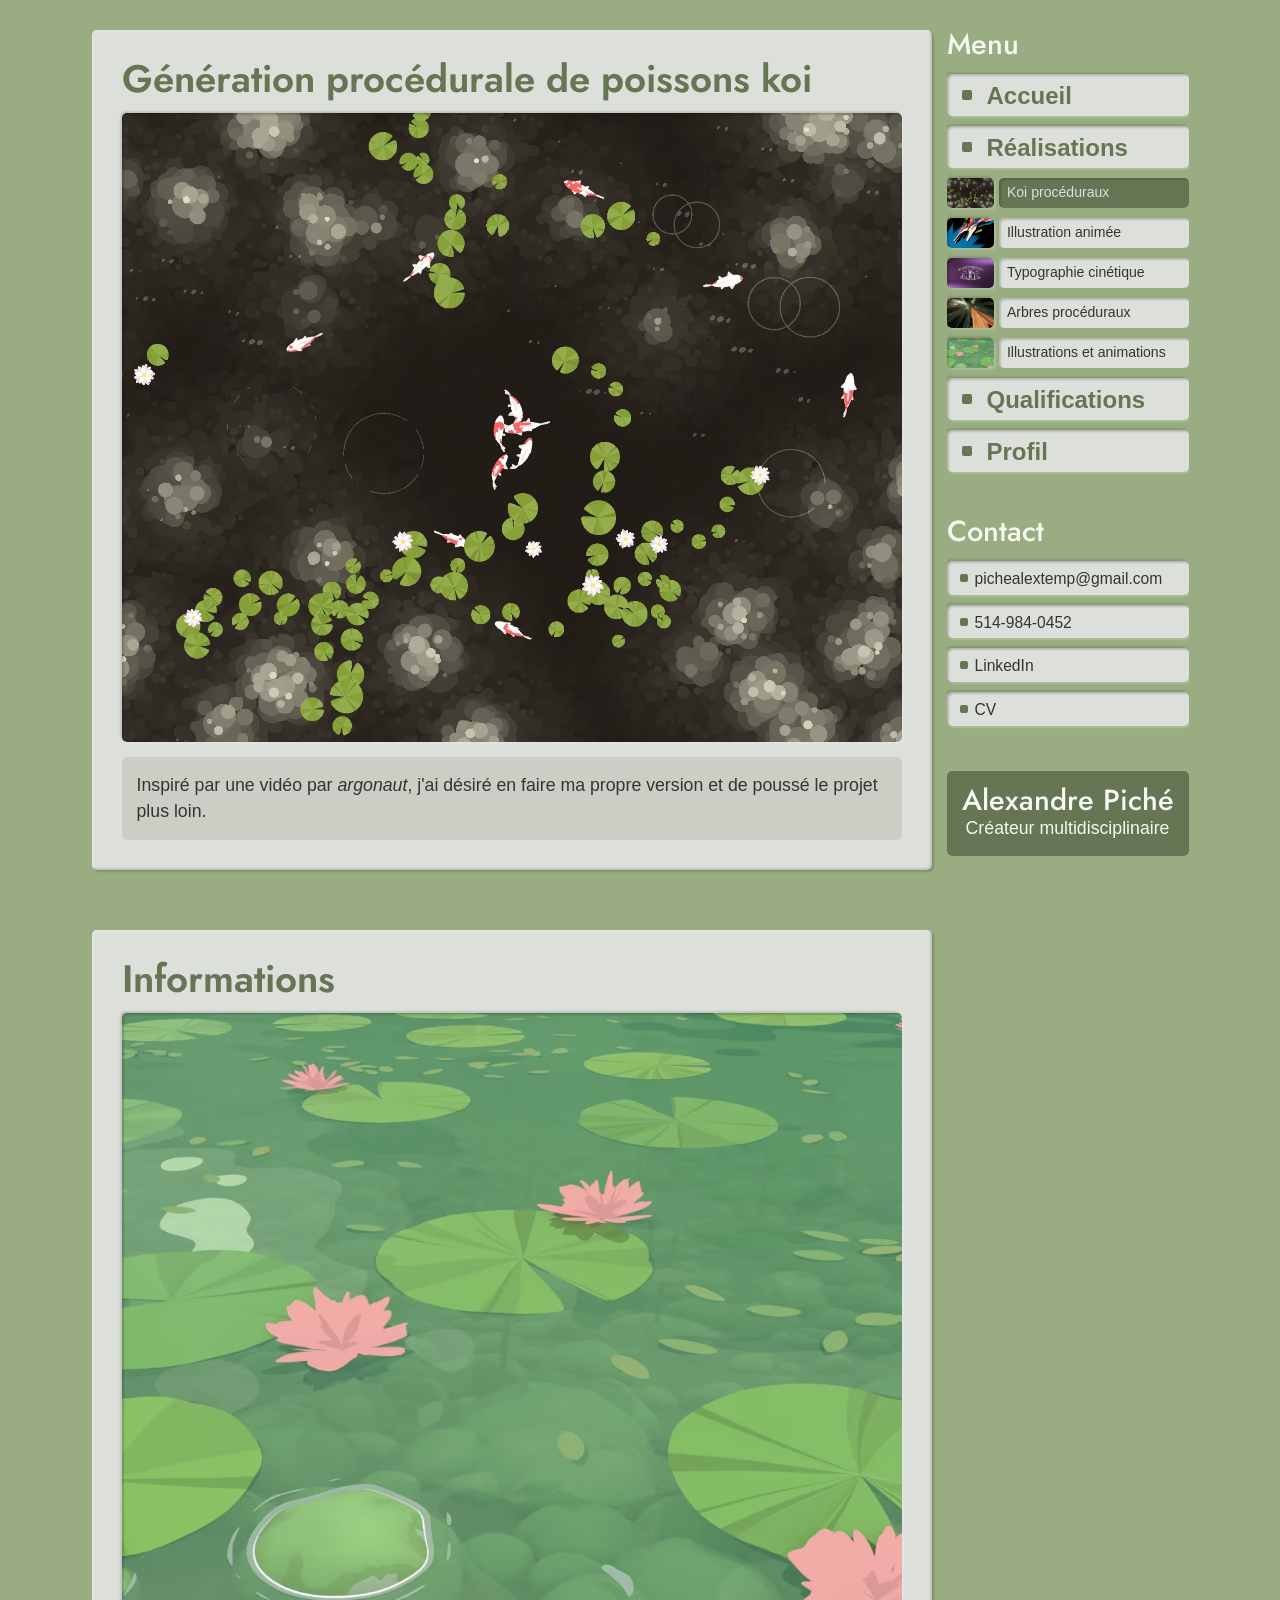
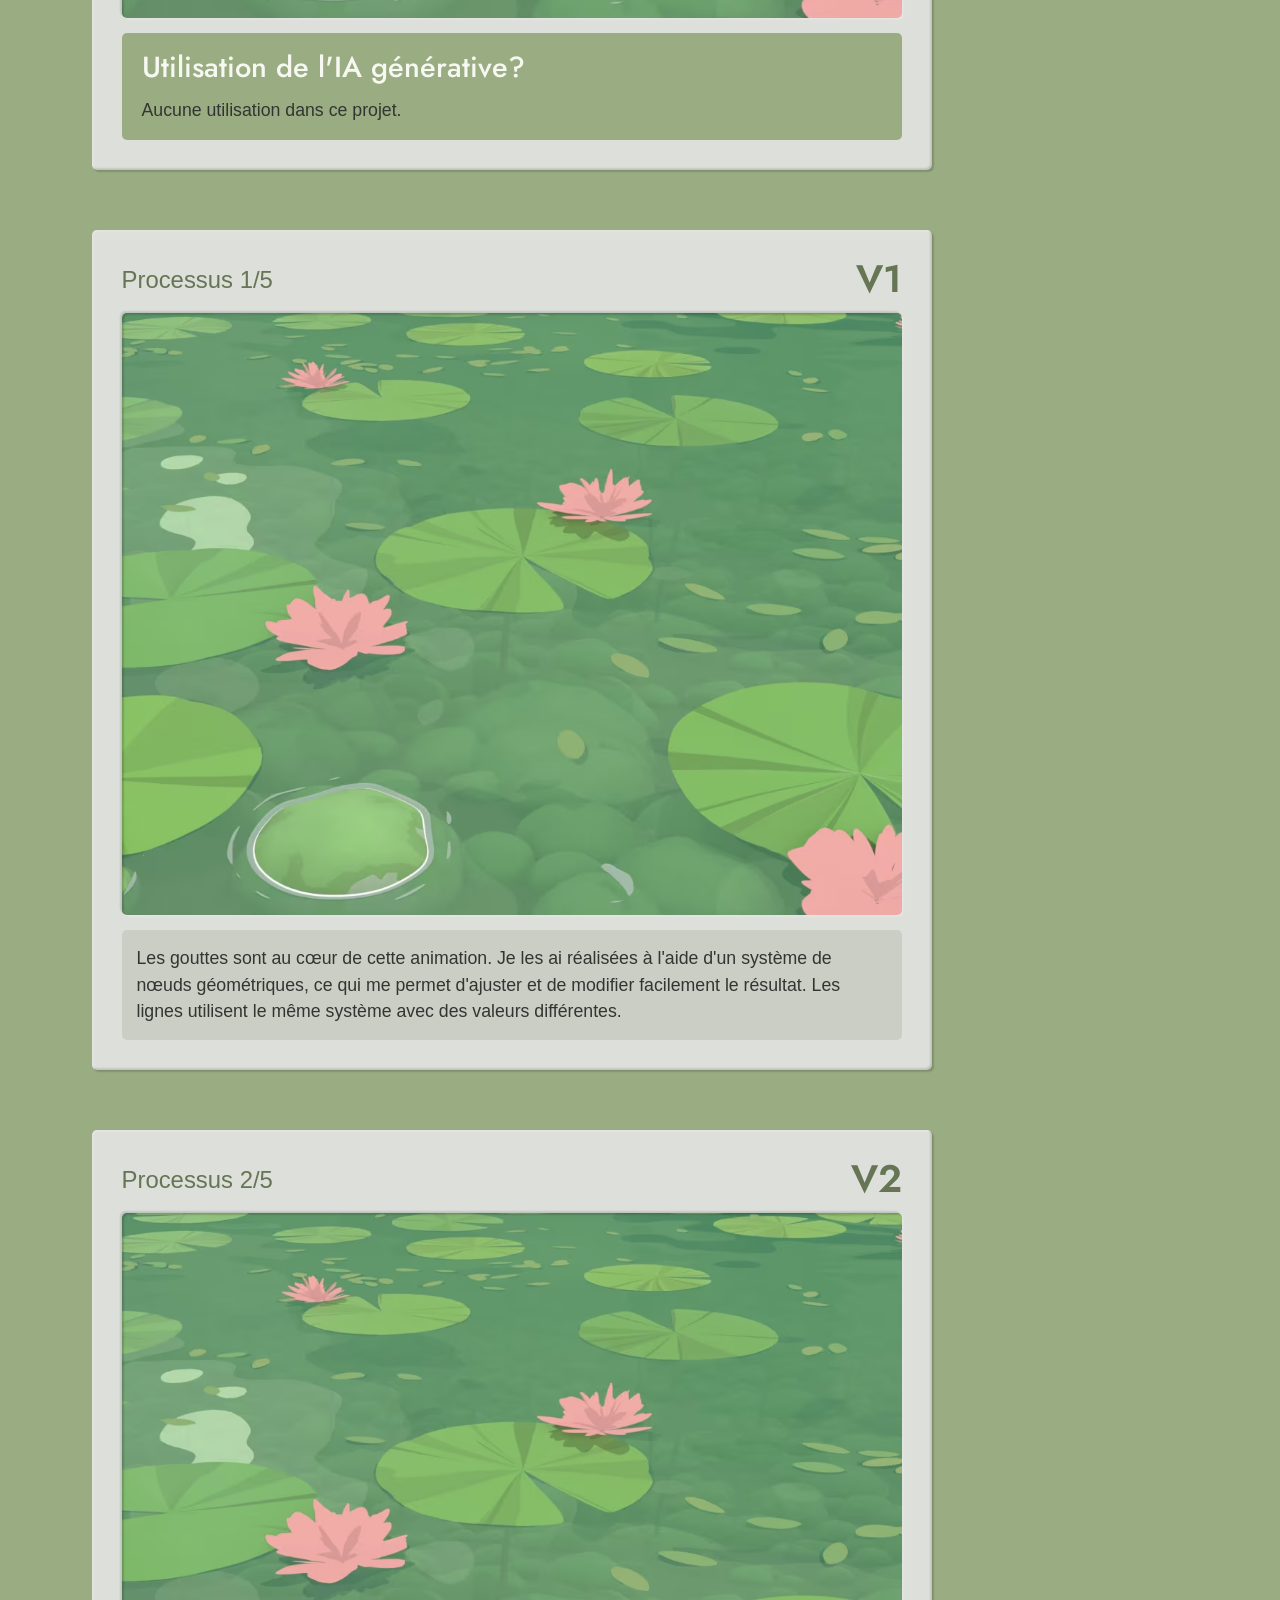
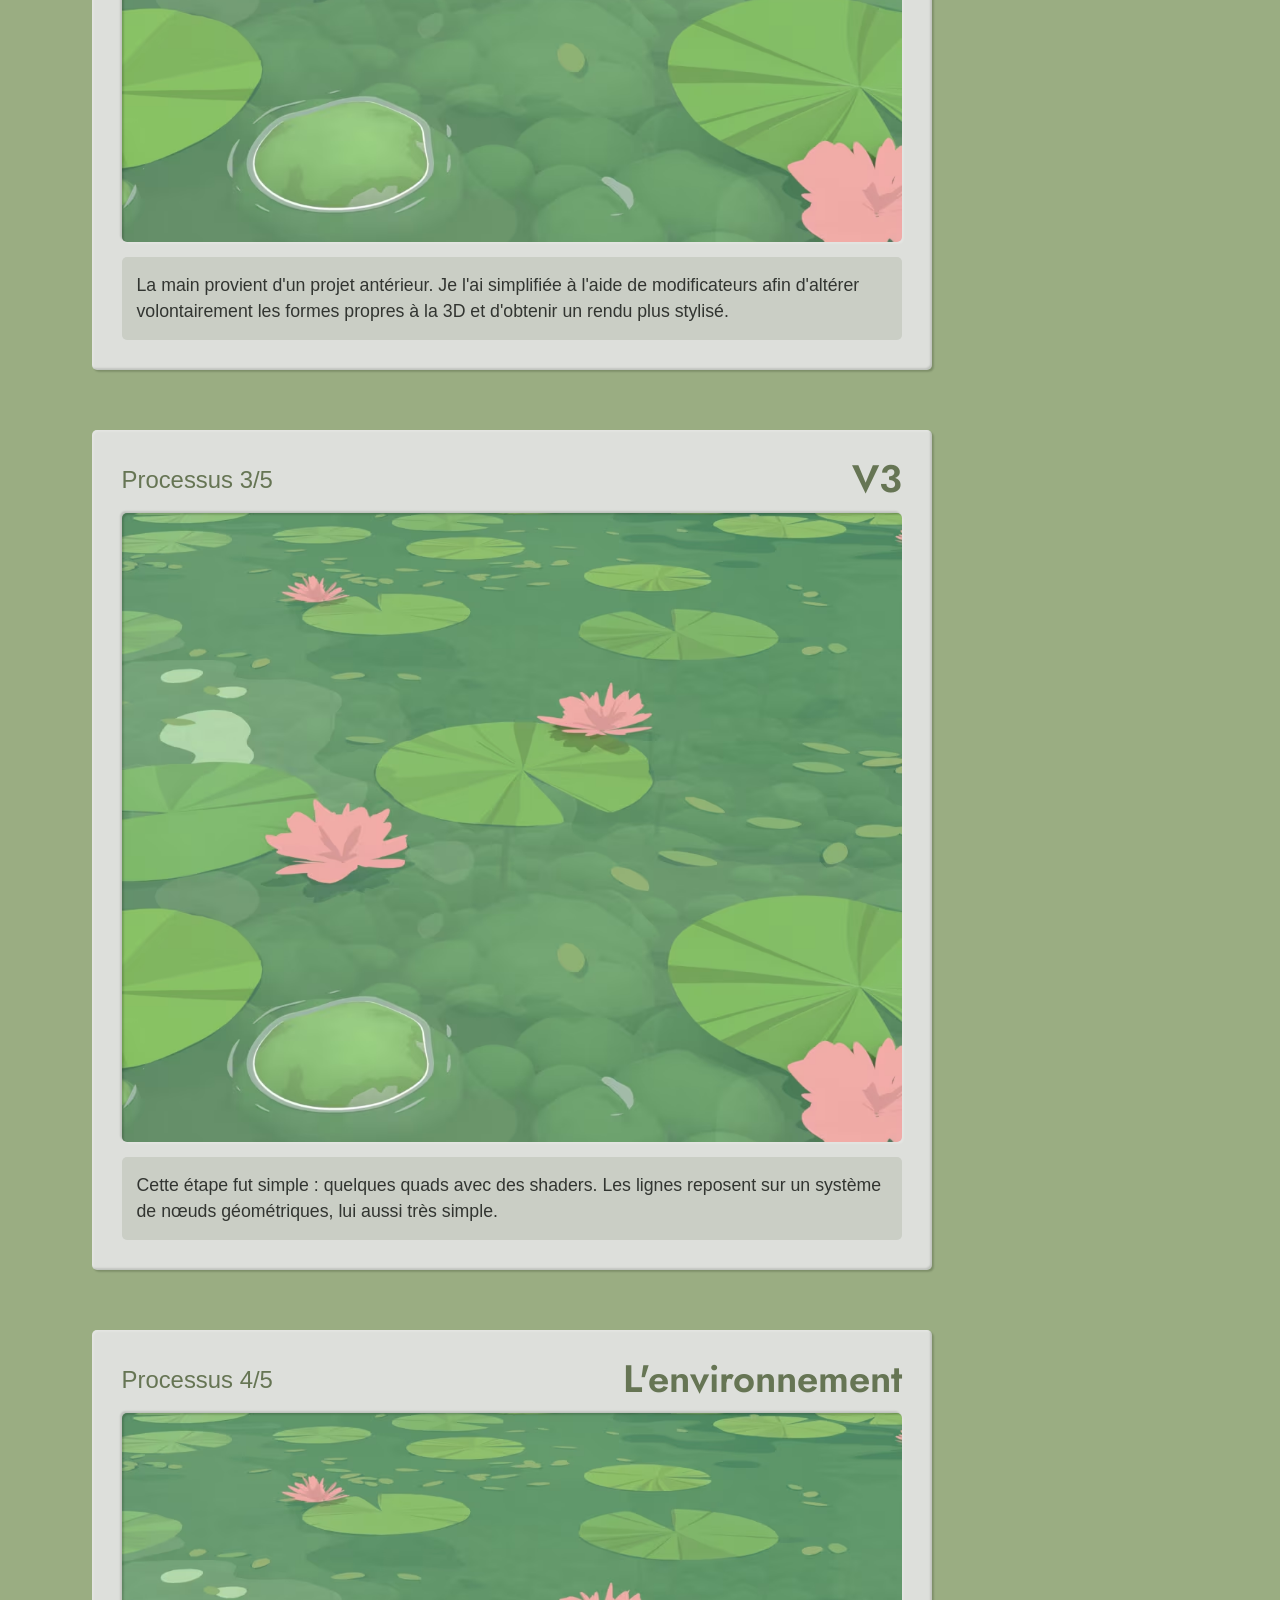
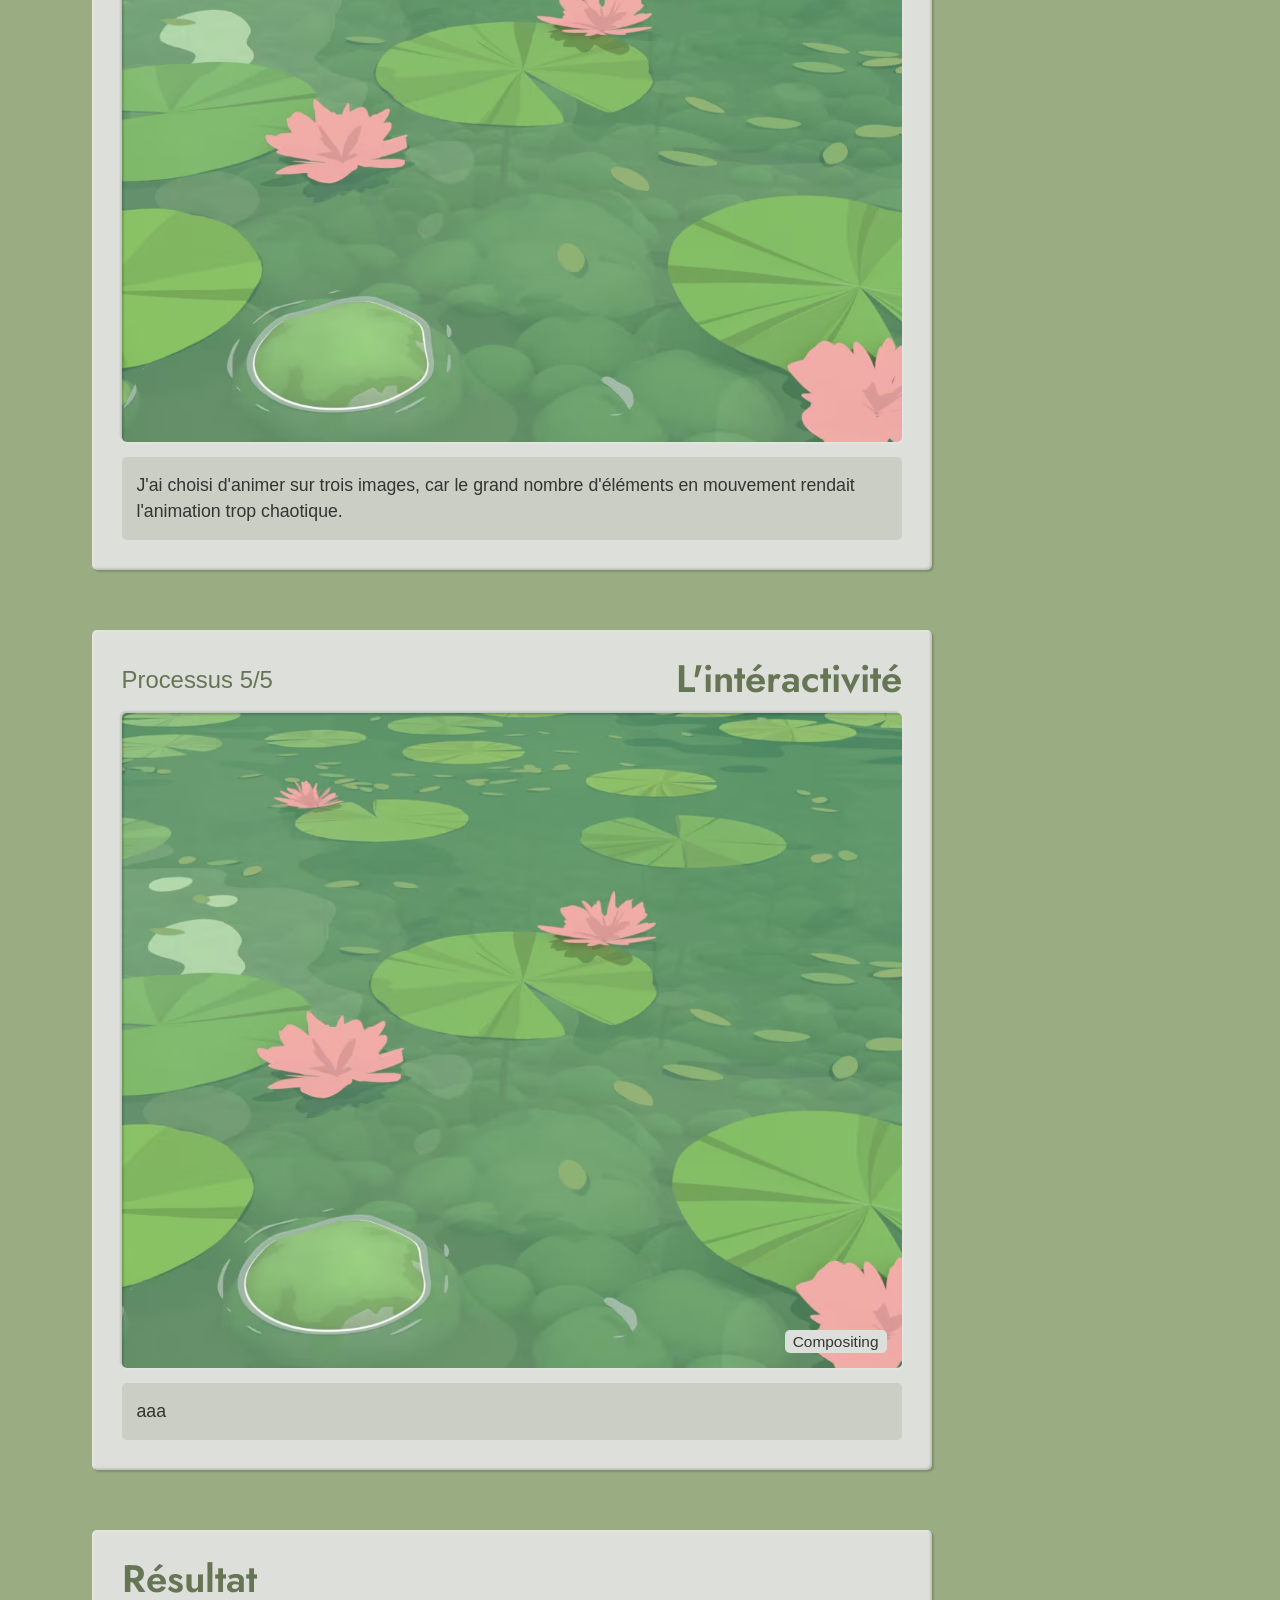
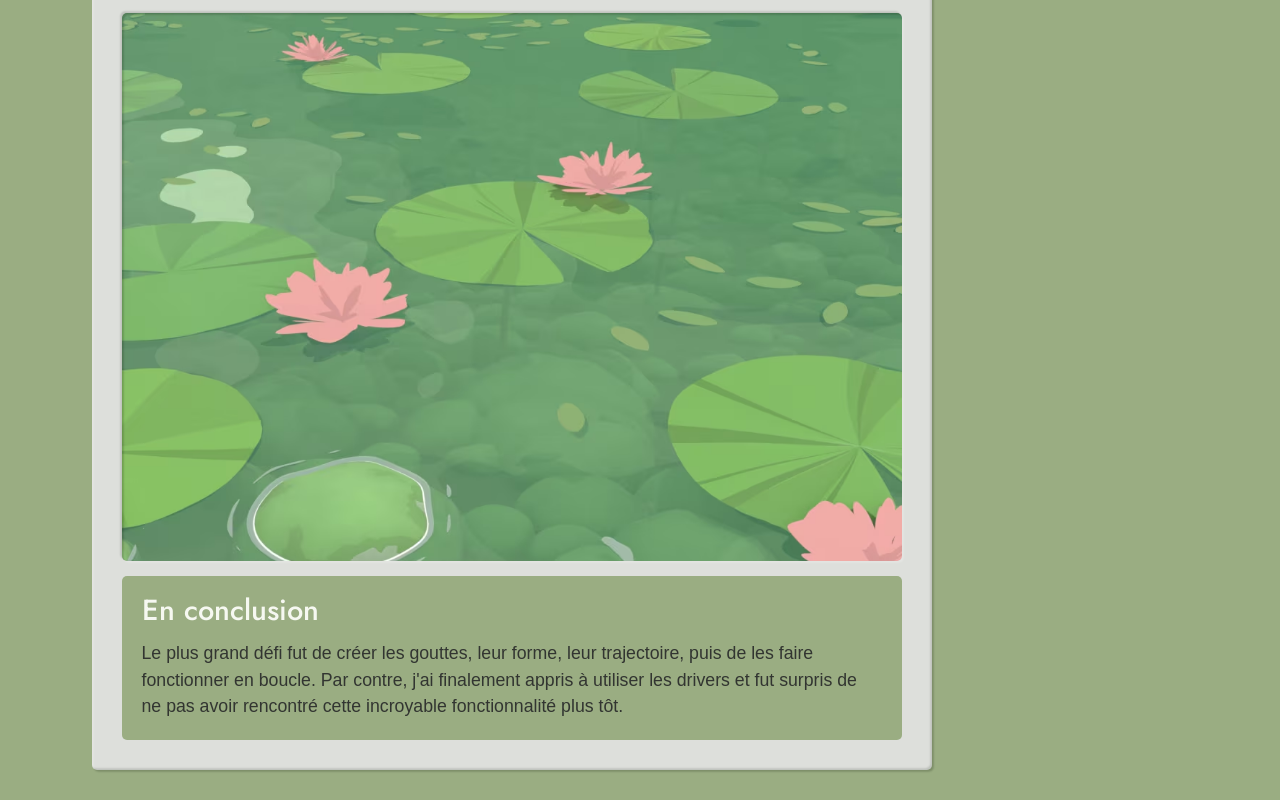
==== 01_koi.html @ 29a08130 "upload files" ====
<!DOCTYPE html>
<html lang="fr">

<head>
    <meta charset="utf-8" />
    <meta name="viewport" content="width=device-width, initial-scale=1.0" />
    <title>Alexandre Piché | Portfolio</title>

    <link rel="stylesheet" href="styles/main.css" />
    <script src="scripts/main.js" defer></script>

</head>

<body>
    <div class="container">
        <header class="header">

            <div class="menu-toggle__container">
                <input type="checkbox" id="menu-toggle" name="menu-toggle" />
                <label for="menu-toggle"></label>
            </div>
            <div class="header__content">


                <nav class="nav__main">
                    <h3>Menu</h3>
                    <ul>
                        <li><a href="../index.html#home" class="button">Accueil</a></li>
                        <li><a href="../index.html#projects" class="button">Réalisations</a></li>
                        <li>
                            <ul class="nav__projects">
                                <li>
                                    <a href="../01_koi.html" title="Génération procédurale de poissons koi">
                                        <div class="img__container debossed"> <img src="../assets/images/koi.avif" alt="Koi"></div>
                                        <p class="debossed">Koi procéduraux</p>
                                    </a>
                                </li>
                                <li>
                                    <a href="../02_hand.html" title="Reproduction et animation d'une illustration">
                                        <div class="img__container debossed"> <img src="../assets/images/hand.avif" alt="Koi"></div>
                                        <p class="debossed">Illustration animée</p>
                                    </a>
                                </li>
                                <li>
                                    <a href="../03_typo.html" title="Typographie cinétique">
                                        <div class="img__container debossed"> <img src="../assets/images/kinetic_typography.avif" alt="Koi">
                                        </div>
                                        <p class="debossed">Typographie cinétique</p>
                                    </a>
                                </li>
                                <li>
                                    <a href="#" title="Génération procédurale d'arbres">
                                        <div class="img__container debossed"> <img src="../assets/images/forest.avif" alt="Koi"></div>
                                        <p class="debossed">Arbres procéduraux</p>
                                    </a>
                                </li>
                                <li>
                                    <a href="#" title="Collection d'illustrations et animations">
                                        <div class="img__container debossed"> <img src="../assets/images/lilypads.avif" alt="Koi"></div>
                                        <p class="debossed">Illustrations et animations</p>
                                    </a>
                                </li>
                            </ul>
                        </li>
                        <li><a href="../index.html#about" class="button">Qualifications</a></li>
                        <li><a href="../index.html#video" class="button">Profil</a></li>
                    </ul>
                </nav>

                <nav class="nav__links">
                    <h3>Contact</h3>
                    <ul>
                        <li><a class="button" href="mailto:pichealextemp@gmail.com">pichealextemp@gmail.com</a></li>
                        <li><a class="button" href="tel:+5149840452">514-984-0452</a></li>
                        <li><a class="button" href="https://www.linkedin.com/in/alexandre-pich%C3%A9-bb35a5306/" target="_blank">LinkedIn</a></li>
                        <li><a class="button" href="#">CV</a></li>
                    </ul>
                </nav>

                <div class="surface-sm">
                    <h3>Alexandre Piché</h3>
                    <!-- <p class="subtitle">Alexandre Piché</p> -->
                    <p>Créateur multidisciplinaire</p>
                </div>

            </div>

        </header>


        <div class="main">



            <section class="square surface embossed flex-column">

                <h2>Génération procédurale de poissons koi</h2>
                <div class="img__container debossed">
                    <img src="./assets/images/koi.avif" alt="Hero">
                </div>

                <div class="surface-sm">
                    <p>Inspiré par une vidéo par <em>argonaut</em>, j'ai désiré en faire ma propre version et de poussé le projet
                        plus loin.</p>
                </div>

            </section>

            <section class="square surface embossed flex-column">

                <h2>Informations</h2>
                <div class="img__container debossed">
                    <img src="./assets/images/lilypads.avif" alt="Hero">
                </div>

                <div class="subdivision">
                    <h3>Utilisation de l'IA générative?</h3>
                    <p>Aucune utilisation dans ce projet.</p>
                </div>

            </section>

            <section class="square surface embossed flex-column">

                <div class="flex-row flex-space-between">
                    <p class="subtitle">Processus 1/5</p>
                    <h2>V1</h2>
                </div>
                <div class="img__container debossed grow">
                    <img src="./assets/images/lilypads.avif" alt="Hero">
                </div>

                <div class="surface-sm">
                    <p>Les gouttes sont au cœur de cette animation. Je les ai réalisées à l'aide d'un système de nœuds géométriques,
                        ce qui me permet d'ajuster et de modifier facilement le résultat. Les lignes utilisent le même système avec
                        des valeurs différentes.</p>
                </div>

            </section>

            <section class="square surface embossed flex-column">

                <div class="flex-row flex-space-between">
                    <p class="subtitle">Processus 2/5</p>
                    <h2>V2</h2>
                </div>
                <div class="img__container debossed grow">
                    <img src="./assets/images/lilypads.avif" alt="Hero">
                </div>

                <div class="surface-sm">
                    <p>La main provient d'un projet antérieur. Je l'ai simplifiée à l'aide de modificateurs afin d'altérer
                        volontairement les formes propres à la 3D et d'obtenir un rendu plus stylisé.</p>
                </div>

            </section>


            <section class="square surface embossed flex-column">

                <div class="flex-row flex-space-between">
                    <p class="subtitle">Processus 3/5</p>
                    <h2>V3</h2>
                </div>
                <div class="img__container debossed grow">
                    <img src="./assets/images/lilypads.avif" alt="Hero">
                </div>

                <div class="surface-sm">
                    <p>Cette étape fut simple : quelques quads avec des shaders. Les lignes reposent sur un système de nœuds
                        géométriques, lui aussi très simple.</p>
                </div>

            </section>

            <section class="square surface embossed flex-column">

                <div class="flex-row flex-space-between">
                    <p class="subtitle">Processus 4/5</p>
                    <h2>L'environnement</h2>
                </div>
                <div class="img__container debossed grow">
                    <img src="./assets/images/lilypads.avif" alt="Hero">
                </div>

                <div class="surface-sm">
                    <p>J'ai choisi d'animer sur trois images, car le grand nombre d'éléments en mouvement rendait l'animation trop
                        chaotique.</p>
                </div>

            </section>


            <section class="square surface embossed flex-column">

                <div class="flex-row flex-space-between">
                    <p class="subtitle">Processus 5/5</p>
                    <h2>L'intéractivité</h2>
                </div>
                <div class="img__container debossed grow">
                    <img src="./assets/images/lilypads.avif" alt="Hero">
                    <p class="legend">Compositing</p>
                </div>

                <div class="surface-sm">
                    <p>aaa</p>
                </div>

            </section>

            <section class="square surface embossed flex-column">

                <h2>Résultat</h2>

                <div class="img__container debossed grow">
                    <img src="./assets/images/lilypads.avif" alt="Hero">
                </div>

                <div class="subdivision">
                    <h3>En conclusion</h3>
                    <p>Le plus grand défi fut de créer les gouttes, leur forme, leur trajectoire, puis de les faire fonctionner en
                        boucle. Par contre, j'ai finalement appris à utiliser les drivers et fut surpris de ne pas avoir rencontré
                        cette incroyable fonctionnalité plus tôt.</p>
                </div>

            </section>

        </div>
    </div>
</body>

</html>
---- styles/main.css ----
@charset "UTF-8";
@import url("https://fonts.googleapis.com/css2?family=Google+Sans+Flex:opsz,wght,GRAD,ROND@6..144,1..1000,100,100&family=Jost:wght@100..900&display=swap");
/* ==========================================================================
   cover / tools
   ========================================================================== */
/* ==========================================================================
   cover / typo
   ========================================================================== */
/* ==========================================================================
   COLORS / SETTINGS
   ========================================================================== */
:root {
  --color-white: #f6f8f1;
  --color-black: #323531;
  --color-primary: #667554;
  --color-dark: #434d37;
  --color-bg: #9aad82;
  --color-bg-2: #cacec5;
  --color-surface: #dddfdb;
  --shadow-str: .2;
  --shadow-str-light: calc(var(--shadow-str) * 0.7);
  --color-shadow: rgba(8, 20, 0, var(--shadow-str));
  --color-shadow-light: rgba(8, 20, 0, var(--shadow-str-light));
  --color-highlight: rgba(255, 255, 255, var(--shadow-str));
  --color-highlight-light: rgba(255, 255, 255, var(--shadow-str-light));
}

::-moz-selection {
  color: var(--color-white);
  background-color: var(--color-dark);
}

::selection {
  color: var(--color-white);
  background-color: var(--color-dark);
}

/* ==========================================================================
   DIMENSIONS / SETTINGS
   ========================================================================== */
:root {
  --spacing-1x: 5px;
  --spacing-1x-5: 8px;
  --spacing-2x: 10px;
  --spacing-3x: 15px;
  --spacing-4x: 20px;
  --spacing-6x: 30px;
  --spacing-9x: 45px;
  --spacing-12x: 60px;
  --padding: var(--spacing-6x);
  --padding-2x: calc(var(--padding) * 2);
  --padding-dynamic: var(--padding);
  --gap: var(--spacing-3x);
}
@media (width < 768px) {
  :root {
    --gap: 10px;
  }
}
@media (width < 450px) {
  :root {
    --gap: 7.5px;
  }
}

/*! normalize.css v8.0.1 | MIT License | github.com/necolas/normalize.css */
/* Document
   ========================================================================== */
/**
 * 1. Correct the line height in all browsers.
 * 2. Prevent adjustments of font size after orientation changes in iOS.
 */
html {
  line-height: 1.15; /* 1 */
  -webkit-text-size-adjust: 100%; /* 2 */
}

/* Sections
   ========================================================================== */
/**
 * Remove the margin in all browsers.
 */
body {
  margin: 0;
}

/**
 * Render the `main` element consistently in IE.
 */
main {
  display: block;
}

/**
 * Correct the font size and margin on `h1` elements within `section` and
 * `article` contexts in Chrome, Firefox, and Safari.
 */
h1 {
  font-size: 2em;
  margin: 0.67em 0;
}

/* Grouping content
   ========================================================================== */
/**
 * 1. Add the correct box sizing in Firefox.
 * 2. Show the overflow in Edge and IE.
 */
hr {
  box-sizing: content-box; /* 1 */
  height: 0; /* 1 */
  overflow: visible; /* 2 */
}

/**
 * 1. Correct the inheritance and scaling of font size in all browsers.
 * 2. Correct the odd `em` font sizing in all browsers.
 */
pre {
  font-family: monospace, monospace; /* 1 */
  font-size: 1em; /* 2 */
}

/* Text-level semantics
   ========================================================================== */
/**
 * Remove the gray background on active links in IE 10.
 */
a {
  background-color: transparent;
}

/**
 * 1. Remove the bottom border in Chrome 57-
 * 2. Add the correct text decoration in Chrome, Edge, IE, Opera, and Safari.
 */
abbr[title] {
  border-bottom: none; /* 1 */
  text-decoration: underline; /* 2 */
  -webkit-text-decoration: underline dotted;
          text-decoration: underline dotted; /* 2 */
}

/**
 * Add the correct font weight in Chrome, Edge, and Safari.
 */
b,
strong {
  font-weight: bolder;
}

/**
 * 1. Correct the inheritance and scaling of font size in all browsers.
 * 2. Correct the odd `em` font sizing in all browsers.
 */
code,
kbd,
samp {
  font-family: monospace, monospace; /* 1 */
  font-size: 1em; /* 2 */
}

/**
 * Add the correct font size in all browsers.
 */
small {
  font-size: 80%;
}

/**
 * Prevent `sub` and `sup` elements from affecting the line height in
 * all browsers.
 */
sub,
sup {
  font-size: 75%;
  line-height: 0;
  position: relative;
  vertical-align: baseline;
}

sub {
  bottom: -0.25em;
}

sup {
  top: -0.5em;
}

/* Embedded content
   ========================================================================== */
/**
 * Remove the border on images inside links in IE 10.
 */
img {
  border-style: none;
}

/* Forms
   ========================================================================== */
/**
 * 1. Change the font styles in all browsers.
 * 2. Remove the margin in Firefox and Safari.
 */
button,
input,
optgroup,
select,
textarea {
  font-family: inherit; /* 1 */
  font-size: 100%; /* 1 */
  line-height: 1.15; /* 1 */
  margin: 0; /* 2 */
}

/**
 * Show the overflow in IE.
 * 1. Show the overflow in Edge.
 */
button,
input { /* 1 */
  overflow: visible;
}

/**
 * Remove the inheritance of text transform in Edge, Firefox, and IE.
 * 1. Remove the inheritance of text transform in Firefox.
 */
button,
select { /* 1 */
  text-transform: none;
}

/**
 * Correct the inability to style clickable types in iOS and Safari.
 */
button,
[type=button],
[type=reset],
[type=submit] {
  -webkit-appearance: button;
}

/**
 * Remove the inner border and padding in Firefox.
 */
button::-moz-focus-inner,
[type=button]::-moz-focus-inner,
[type=reset]::-moz-focus-inner,
[type=submit]::-moz-focus-inner {
  border-style: none;
  padding: 0;
}

/**
 * Restore the focus styles unset by the previous rule.
 */
button:-moz-focusring,
[type=button]:-moz-focusring,
[type=reset]:-moz-focusring,
[type=submit]:-moz-focusring {
  outline: 1px dotted ButtonText;
}

/**
 * Correct the padding in Firefox.
 */
fieldset {
  padding: 0.35em 0.75em 0.625em;
}

/**
 * 1. Correct the text wrapping in Edge and IE.
 * 2. Correct the color inheritance from `fieldset` elements in IE.
 * 3. Remove the padding so developers are not caught out when they zero out
 *    `fieldset` elements in all browsers.
 */
legend {
  box-sizing: border-box; /* 1 */
  color: inherit; /* 2 */
  display: table; /* 1 */
  max-width: 100%; /* 1 */
  padding: 0; /* 3 */
  white-space: normal; /* 1 */
}

/**
 * Add the correct vertical alignment in Chrome, Firefox, and Opera.
 */
progress {
  vertical-align: baseline;
}

/**
 * Remove the default vertical scrollbar in IE 10+.
 */
textarea {
  overflow: auto;
}

/**
 * 1. Add the correct box sizing in IE 10.
 * 2. Remove the padding in IE 10.
 */
[type=checkbox],
[type=radio] {
  box-sizing: border-box; /* 1 */
  padding: 0; /* 2 */
}

/**
 * Correct the cursor style of increment and decrement buttons in Chrome.
 */
[type=number]::-webkit-inner-spin-button,
[type=number]::-webkit-outer-spin-button {
  height: auto;
}

/**
 * 1. Correct the odd appearance in Chrome and Safari.
 * 2. Correct the outline style in Safari.
 */
[type=search] {
  -webkit-appearance: textfield; /* 1 */
  outline-offset: -2px; /* 2 */
}

/**
 * Remove the inner padding in Chrome and Safari on macOS.
 */
[type=search]::-webkit-search-decoration {
  -webkit-appearance: none;
}

/**
 * 1. Correct the inability to style clickable types in iOS and Safari.
 * 2. Change font properties to `inherit` in Safari.
 */
::-webkit-file-upload-button {
  -webkit-appearance: button; /* 1 */
  font: inherit; /* 2 */
}

/* Interactive
   ========================================================================== */
/*
 * Add the correct display in Edge, IE 10+, and Firefox.
 */
details {
  display: block;
}

/*
 * Add the correct display in all browsers.
 */
summary {
  display: list-item;
}

/* Misc
   ========================================================================== */
/**
 * Add the correct display in IE 10+.
 */
template {
  display: none;
}

/**
 * Add the correct display in IE 10.
 */
[hidden] {
  display: none;
}

/* ==========================================================================
   RESET / GENERIC
   ========================================================================== */
html {
  box-sizing: border-box;
}

*,
*:before,
*:after {
  box-sizing: inherit;
}

img {
  max-width: 100%;
}

.tt {
  align-items: center;
  color: var(--color-black);
  display: flex;
  height: 100vh;
  font: 800 75px/1.5 helvetica, sans-serif;
  justify-content: center;
  position: fixed;
  left: 0;
  margin: 0;
  top: 0;
  width: 100vw;
}

html {
  scroll-behavior: smooth;
}

/* ==========================================================================
   BODY / ELEMENT
   Le body permet d'initialiser les propriétés générales de la page.
   Les éléments de la page vont hérités des propriétés inscrite dans body
   ========================================================================== */
body {
  font-family: var(--font-primary);
  font-size: var(--font-size-content);
  color: var(--color-black);
  line-height: 1.6;
  background-color: var(--color-bg);
}

/* ==========================================================================
   HEADINGS / ELEMENT
   ========================================================================== */
:root {
  --font-primary: "Google Sans Flex", sans-serif;
  --font-secondary: 'Jost', sans-serif;
}

h1,
h2,
h3,
h4,
h5,
h6 {
  font-family: var(--font-secondary);
  line-height: 1;
  margin: 0;
}

h1 {
  color: var(--color-primary);
  font-size: clamp(2.19rem, 3.65vw + 1.09rem, 4.38rem);
  font-weight: 800;
  letter-spacing: 6%;
  text-transform: uppercase;
  margin: 0;
  margin-top: var(--spacing-3x);
}

h2 {
  color: var(--color-primary);
  font-size: clamp(1.88rem, 1.04vw + 1.56rem, 2.5rem);
  font-family: var(--font-secondary);
  font-weight: 600;
  letter-spacing: 1%;
}

h3 {
  color: var(--color-white);
  font-size: clamp(1.5rem, 0.63vw + 1.31rem, 1.88rem);
  font-family: var(--font-secondary);
  font-weight: 500;
  letter-spacing: 1%;
  margin-bottom: var(--gap);
}

a,
li,
div,
span,
p {
  margin: 0;
  color: var(--color-black);
  font-size: clamp(1rem, 0.21vw + 0.94rem, 1.13rem);
  letter-spacing: 1%;
  font-weight: 500;
  line-height: 1.5;
}

.subtitle {
  font-size: clamp(1.13rem, 0.73vw + 0.91rem, 1.56rem);
  color: var(--color-primary);
  font-weight: 400;
  letter-spacing: 12%;
  text-transform: capitalize;
}

.project_title {
  font-size: clamp(1rem, 0.83vw + 0.75rem, 1.5rem);
  font-weight: 700;
  color: var(--color-black);
}

.small {
  font-size: clamp(0.88rem, 0.42vw + 0.75rem, 1.13rem);
}

/* ==========================================================================
   LINKS / ELEMENTS
   Style de base de tous les liens et bouton du site
   ========================================================================== */
a {
  font-weight: 600;
  letter-spacing: 5%;
  line-height: 1;
  transition: color 0.1s ease-out, background-color 0.1s ease-out;
}

a::before,
a * {
  transition: color 0.1s ease-out, background-color 0.1s ease-out;
}

.link:hover {
  color: var(--color-primary);
}

.button {
  color: var(--color-primary);
  background-color: var(--color-surface);
  text-decoration: none;
}
.button:hover {
  background-color: var(--color-white);
  color: var(--color-bg);
}
.button:hover::before {
  background-color: var(--color-bg);
}

.button.active {
  background-color: var(--color-primary);
  color: var(--color-surface);
}
.button.active::before {
  background-color: var(--color-surface);
}

/* ==========================================================================
   WRAPPER / ELEMENT
   ========================================================================== */
.wrapper {
  max-width: 1024px;
  width: calc(100% - var(--spacing-md));
  margin: 0 auto;
}

ul {
  padding: 0;
  margin: 0;
  list-style-type: none;
  display: flex;
  flex-direction: column;
  gap: var(--spacing-1x);
}

:not(nav) > ul li {
  --square-size: var(--spacing-1x-5);
  padding-left: calc(var(--square-size) + var(--spacing-2x));
  position: relative;
}
:not(nav) > ul li::before {
  content: "";
  left: 0;
  top: 50%;
  transform: translateY(-50%);
  position: absolute;
  width: var(--square-size);
  height: var(--square-size);
  background-color: var(--color-primary);
  border-radius: 2px;
}
:not(nav) > ul li:has(a)::before {
  display: none;
}

@media (width < 768px) {
  ul {
    gap: 0;
  }
}
.container {
  padding: var(--padding-dynamic);
  min-height: 100vh;
  display: flex;
  justify-content: center;
  gap: var(--spacing-3x);
}

.main {
  min-height: 100vh;
  max-width: calc(100vh - var(--padding-2x));
  display: flex;
  flex-direction: column;
  gap: var(--padding-2x);
}

.square {
  flex-grow: 1;
  height: calc(100vh - var(--padding-2x));
  width: 100%;
  display: flex;
  flex-direction: column;
  scroll-margin-top: var(--padding);
}

.surface {
  padding: var(--spacing-6x);
  background-color: var(--color-surface);
}

.surface-sm {
  padding: var(--spacing-3x);
  background-color: var(--color-bg-2);
}

.subdivision {
  background-color: var(--color-bg);
  padding: var(--spacing-4x);
  min-height: 0;
}

.visit {
  font-size: clamp(1rem, 0.42vw + 0.88rem, 1.25rem);
  font-weight: 600;
  color: var(--color-black);
  background-color: var(--color-surface);
  padding: var(--spacing-1x) var(--spacing-2x);
  aspect-ratio: 1;
  width: -moz-fit-content;
  width: fit-content;
  position: absolute !important;
  bottom: var(--spacing-3x);
  right: var(--spacing-3x);
  line-height: 1;
}

@media (width < 768px) {
  .container {
    --padding-dynamic: 0;
  }
  .square {
    height: 100vh;
    scroll-margin-top: initial;
  }
  .subdivision {
    padding: var(--spacing-3x);
  }
}
.flex-column {
  display: flex;
  flex-direction: column;
  gap: var(--gap);
  min-height: 0;
}

.flex-row {
  display: flex;
  flex-direction: row;
  gap: var(--gap);
  min-width: 0;
}

.grow {
  flex: 1;
  min-height: 0;
}

.flex-space-between {
  justify-content: space-between;
  align-items: end;
}

@media (width < 768px) {
  .sm-column {
    flex-direction: column;
  }
  .sm-row {
    flex-direction: row;
  }
}
header {
  order: 1;
}

.header__content {
  background-color: var(--color-bg);
  top: var(--spacing-6x);
  position: sticky;
  display: flex;
  flex-direction: column;
  gap: var(--spacing-9x);
  overflow-y: scroll;
}

.nav__links,
.nav__main {
  --square-size: var(--spacing-2x);
}
.nav__links ul,
.nav__main ul {
  pointer-events: initial;
  gap: var(--spacing-2x);
}
.nav__links a::before,
.nav__main a::before {
  content: "";
  top: 50%;
  left: var(--spacing-3x);
  transform: translateY(-50%);
  position: absolute;
  display: inline-block;
  width: var(--square-size);
  height: var(--square-size);
  background-color: var(--color-primary);
  border-radius: 2px;
}
.nav__links a,
.nav__main a {
  display: block;
  padding: var(--spacing-2x) var(--spacing-3x) var(--spacing-1x-5) calc(var(--square-size) + var(--spacing-6x));
  font-size: 1.5rem;
  text-wrap: nowrap;
}
.nav__links a.current,
.nav__main a.current {
  color: var(--color-bg);
  background-color: var(--color-primary);
}
.nav__links a.current::before,
.nav__main a.current::before {
  background-color: var(--color-bg);
}
.nav__links a.current::after,
.nav__main a.current::after {
  display: none;
}

.nav__links a {
  color: var(--color-black);
  font-size: clamp(0.88rem, 0.21vw + 0.81rem, 1rem);
  font-weight: 500;
  --square-size: var(--spacing-1x-5);
  padding-left: calc(var(--square-size) + var(--spacing-4x));
}
.nav__links a:hover {
  color: var(--color-primary);
}
.nav__links a::before {
  left: calc(var(--square-size) + var(--spacing-1x));
  background-color: var(--color-primary);
}

.header .surface-sm {
  background-color: var(--color-primary);
  text-align: center;
}
.header .surface-sm h3 {
  margin-bottom: 0;
}
.header .surface-sm p {
  color: var(--color-white);
  font-weight: 100;
  letter-spacing: 6%;
}

.menu-toggle__container {
  display: none;
  position: fixed;
  top: var(--spacing-6x);
  right: var(--spacing-6x);
  z-index: 20;
}
.menu-toggle__container input {
  position: absolute;
  z-index: -1;
  opacity: 0;
}
.menu-toggle__container input:focus-visible + label::after {
  outline: 2px solid var(--color-white);
  outline-offset: 4px;
}
.menu-toggle__container label::after {
  content: "Menu";
  background-color: var(--color-primary);
  color: var(--color-white);
  border-radius: var(--border-radius);
  box-shadow: var(--embossed);
  padding: 0 var(--spacing-2x);
  font-size: clamp(1rem, 0.42vw + 0.88rem, 1.25rem);
}
.menu-toggle__container label:hover::after {
  cursor: pointer;
  background-color: var(--color-white);
  color: var(--color-bg);
}
.menu-toggle__container input:checked + label::after {
  content: "Fermer";
  box-shadow: var(--debossed);
}

@media (width < 1024px) {
  .container {
    gap: 0;
  }
  .header__content {
    position: fixed;
    height: 100%;
    top: 0;
    right: 0;
    z-index: 10;
    padding: var(--padding);
    box-shadow: 0 0 var(--spacing-9x) 0 var(--color-shadow), var(--embossed);
  }
  .menu-toggle__container {
    display: block;
  }
  header:has(.menu-toggle__container input:not(:checked)) .header__content {
    display: none;
  }
}
@media (width < 350px) {
  .header__content {
    width: 100%;
  }
}
li:has(> .nav__projects) {
  contain: inline-size;
}

.nav__projects li {
  padding: 0;
}
.nav__projects .img__container {
  aspect-ratio: 16/9;
  height: 100%;
  width: 100%;
  min-height: 0;
  min-width: 0;
}
.nav__projects a {
  display: grid;
  grid-template-columns: 1fr 4fr;
  gap: var(--spacing-1x);
  align-items: center;
  padding: 0;
  text-decoration: none;
  height: var(--spacing-6x);
}
.nav__projects a::before {
  display: none;
}
.nav__projects p {
  display: flex;
  align-items: center;
  overflow: hidden;
  font-size: 0.88rem;
  background-color: var(--color-surface);
  border-radius: var(--border-radius);
  width: 100%;
  height: 100%;
  padding: var(--spacing-1x-5);
}
.nav__projects p:hover {
  background-color: var(--color-white);
  color: var(--color-bg);
}
.nav__projects a.active p {
  background-color: var(--color-primary);
  color: var(--color-surface);
}

.img__container {
  flex-grow: 1;
  min-height: 0;
  min-width: 0;
  display: flex;
}
.img__container p.surface {
  position: absolute;
  top: var(--spacing-6x);
  right: var(--spacing-6x);
  padding: var(--spacing-2x) var(--spacing-3x);
  width: -moz-fit-content;
  width: fit-content;
  max-width: 50%;
}
.img__container p.surface.bottom-right {
  top: initial;
  right: var(--spacing-6x);
  bottom: var(--spacing-6x);
}
.img__container p.legend {
  position: absolute;
  width: -moz-fit-content;
  width: fit-content;
  max-width: calc(100% - var(--spacing-6x));
  font-size: clamp(0.75rem, 0.42vw + 0.63rem, 1rem);
  bottom: var(--spacing-3x);
  right: var(--spacing-3x);
  padding: 0 var(--spacing-1x-5);
  background-color: var(--color-surface);
  border-radius: var(--border-radius);
}

@media (width < 768px) {
  .img__container p.surface {
    max-width: calc(100% - var(--spacing-6x) * 2);
  }
}
img {
  display: block;
  width: 100%;
  height: 100%;
  -o-object-fit: cover;
     object-fit: cover;
}

.software__container {
  display: flex;
  gap: var(--gap);
}
.software__container div {
  flex-grow: 1;
  aspect-ratio: 1;
  background-color: var(--color-bg-2);
  display: flex;
  justify-content: center;
  align-items: center;
  padding: var(--spacing-2x);
}

.about img {
  -o-object-position: 30% 10%;
     object-position: 30% 10%;
}

@media (width < 768px) {
  .software__container div {
    padding: var(--spacing-1x);
  }
}
.projects a {
  text-decoration: none;
}
.projects .subdivision {
  padding: var(--spacing-3x);
  background-color: var(--color-bg-2);
  gap: var(--spacing-1x);
}

.project {
  display: grid;
  grid-template-columns: 1.5fr 3fr;
  gap: var(--gap);
  min-width: 0;
  min-height: 0;
  background-color: transparent;
}
.project .img__container img {
  aspect-ratio: 16/9;
}
.project:hover * {
  color: var(--color-primary);
}
.project:hover .visit {
  background-color: var(--color-white);
}

.tags {
  display: flex;
  gap: var(--spacing-2x);
  flex-wrap: wrap;
}
.tags span {
  font-weight: 400;
  color: var(--color-black);
  padding: 0 var(--spacing-1x-5);
  background-color: var(--color-surface);
  border-radius: var(--border-radius);
  font-size: clamp(0.88rem, 0.21vw + 0.81rem, 1rem);
}

@media (width < 768px) {
  .tags span {
    display: none;
  }
  .project_title {
    font-weight: 600;
  }
  .project {
    grid-template-columns: 1fr 1fr;
  }
  .subdivision {
    gap: 0;
  }
}
.hide {
  position: absolute;
  opacity: 0;
}

section.contact {
  gap: var(--spacing-9x);
}

.contact > div {
  width: 100%;
  display: flex;
  flex-direction: column;
  padding: var(--spacing-9x);
  background-color: var(--color-surface);
}
.contact > div:first-of-type {
  flex-grow: 1;
}

:root {
  --border-radius: var(--spacing-1x);
  --aaa: 1.75px;
  --bbb: calc(-1 * var(--aaa));
  --daa: calc(1.5 * var(--aaa));
  --dbb: calc(-1.5 * var(--aaa));
  --embossed:
      inset var(--bbb) var(--bbb) var(--aaa) 0 var(--color-shadow-light),
      inset var(--aaa) var(--aaa) var(--aaa) 0 var(--color-highlight),
      var(--aaa) var(--aaa) var(--aaa) 0 var(--color-shadow),
      var(--bbb) var(--bbb) var(--aaa) 0 transparent,
      var(--aaa) var(--aaa) var(--aaa) 0 transparent,
      inset var(--aaa) var(--aaa) var(--aaa) 0 transparent;
  --debossed:
      inset var(--bbb) var(--bbb) var(--aaa) 0 transparent,
      inset var(--aaa) var(--aaa) var(--aaa) 0 transparent,
      var(--aaa) var(--aaa) var(--aaa) 0 transparent,
      var(--bbb) var(--bbb) var(--aaa) 0 var(--color-shadow-light),
      var(--aaa) var(--aaa) var(--aaa) 0 var(--color-highlight),
      inset var(--aaa) var(--aaa) var(--aaa) 0 var(--color-shadow);
  --debossed-sharp:
      inset var(--dbb) var(--dbb) var(--daa) 0 var(--color-highlight),
      inset var(--daa) var(--daa) var(--daa) 0 transparent,
      var(--aaa) var(--aaa) var(--aaa) 0 transparent,
      var(--bbb) var(--bbb) var(--aaa) 0 transparent,
      var(--aaa) var(--aaa) var(--aaa) 0 transparent,
      inset var(--daa) var(--daa) var(--daa) 0 var(--color-shadow);
}

.subdivision,
a,
a::after,
.surface,
li,
.img__container::after,
.img__container > img,
div,
section {
  border-radius: var(--border-radius);
}

*::after {
  transition: box-shadow 0.1s ease-out;
}

.button:hover::after {
  box-shadow: var(--embossed);
}

.embossed::after {
  box-shadow: var(--embossed);
}

.button::after,
.debossed::after {
  box-shadow: var(--debossed);
}

a:hover .debossed::after,
.button:hover .debossed::after {
  box-shadow: var(--embossed);
}

a:hover .embossed::after,
.button:hover .embossed::after {
  box-shadow: var(--debossed);
}

.button,
.embossed,
.debossed,
.img__container {
  position: relative;
}
.button::after,
.embossed::after,
.debossed::after,
.img__container::after {
  content: "";
  position: absolute;
  inset: 0;
  pointer-events: none;
  border-radius: var(--border-radius);
}
/*# sourceMappingURL=main.css.map */
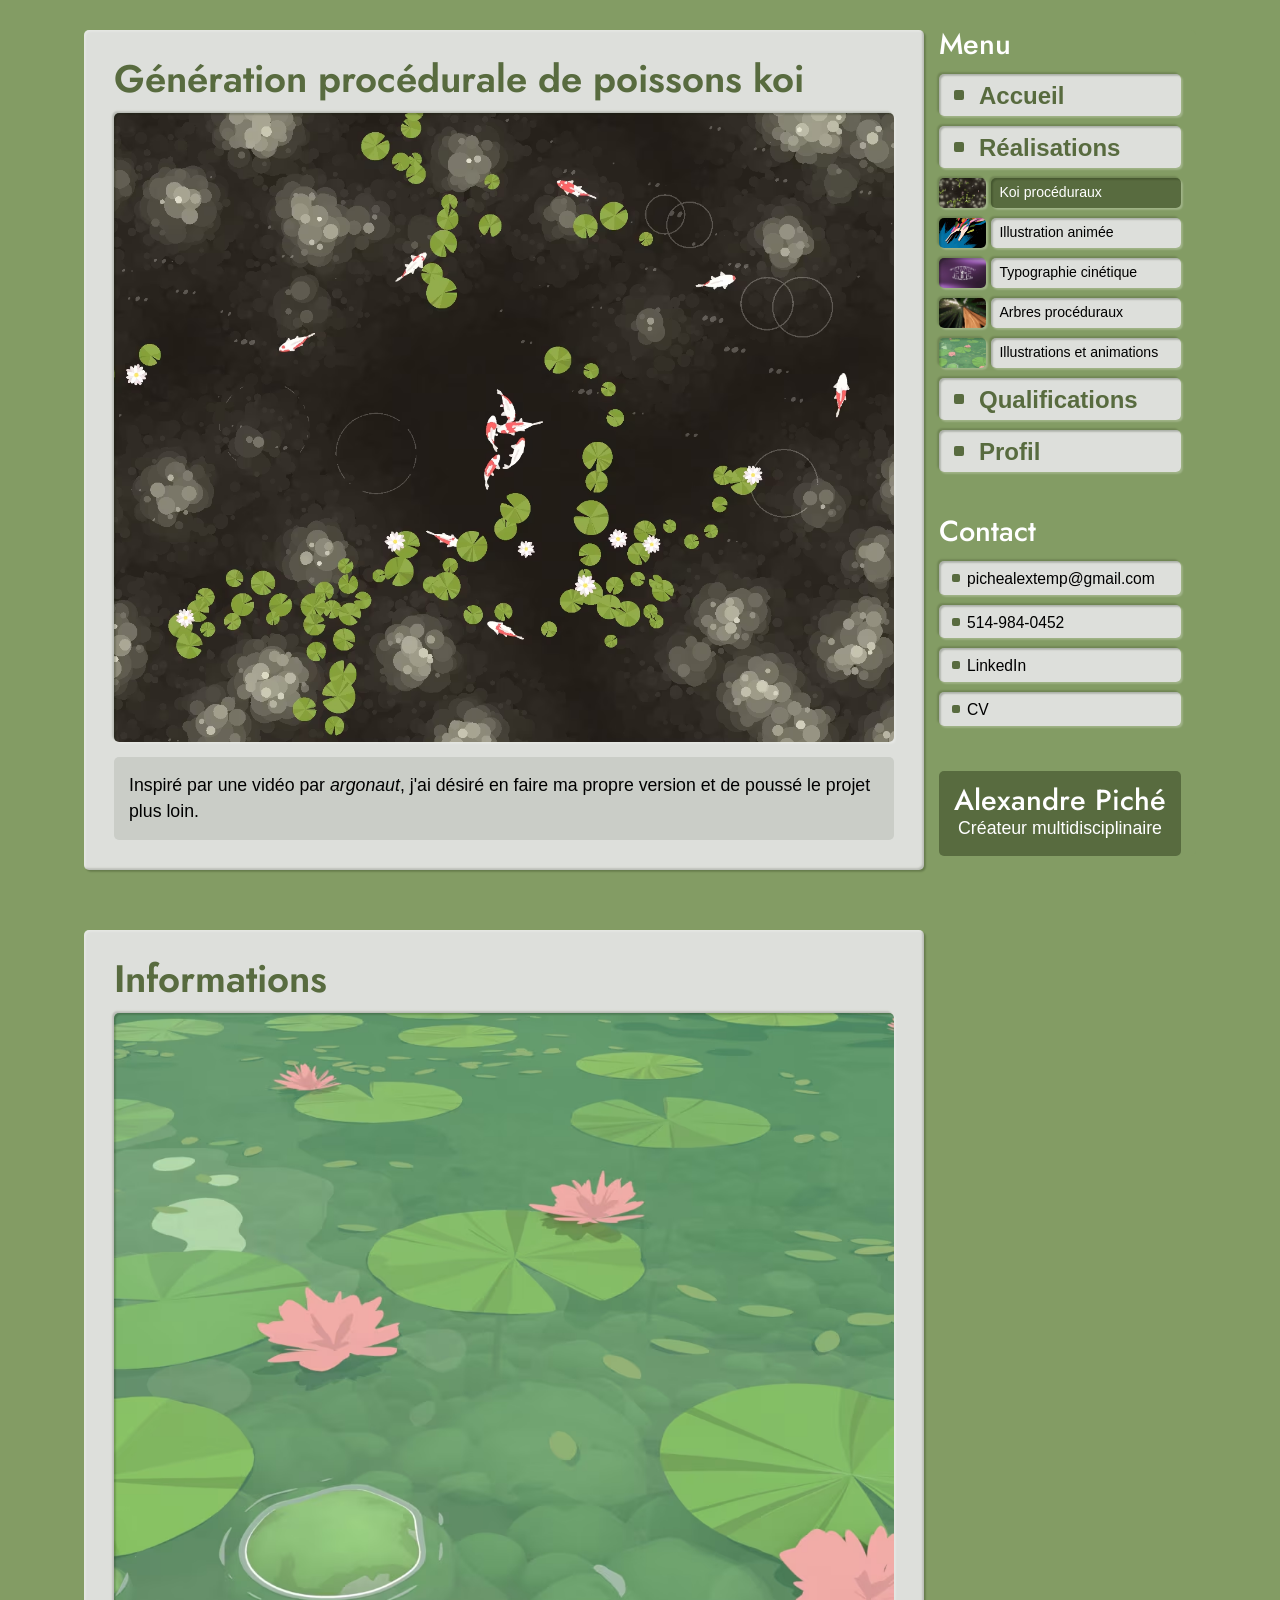
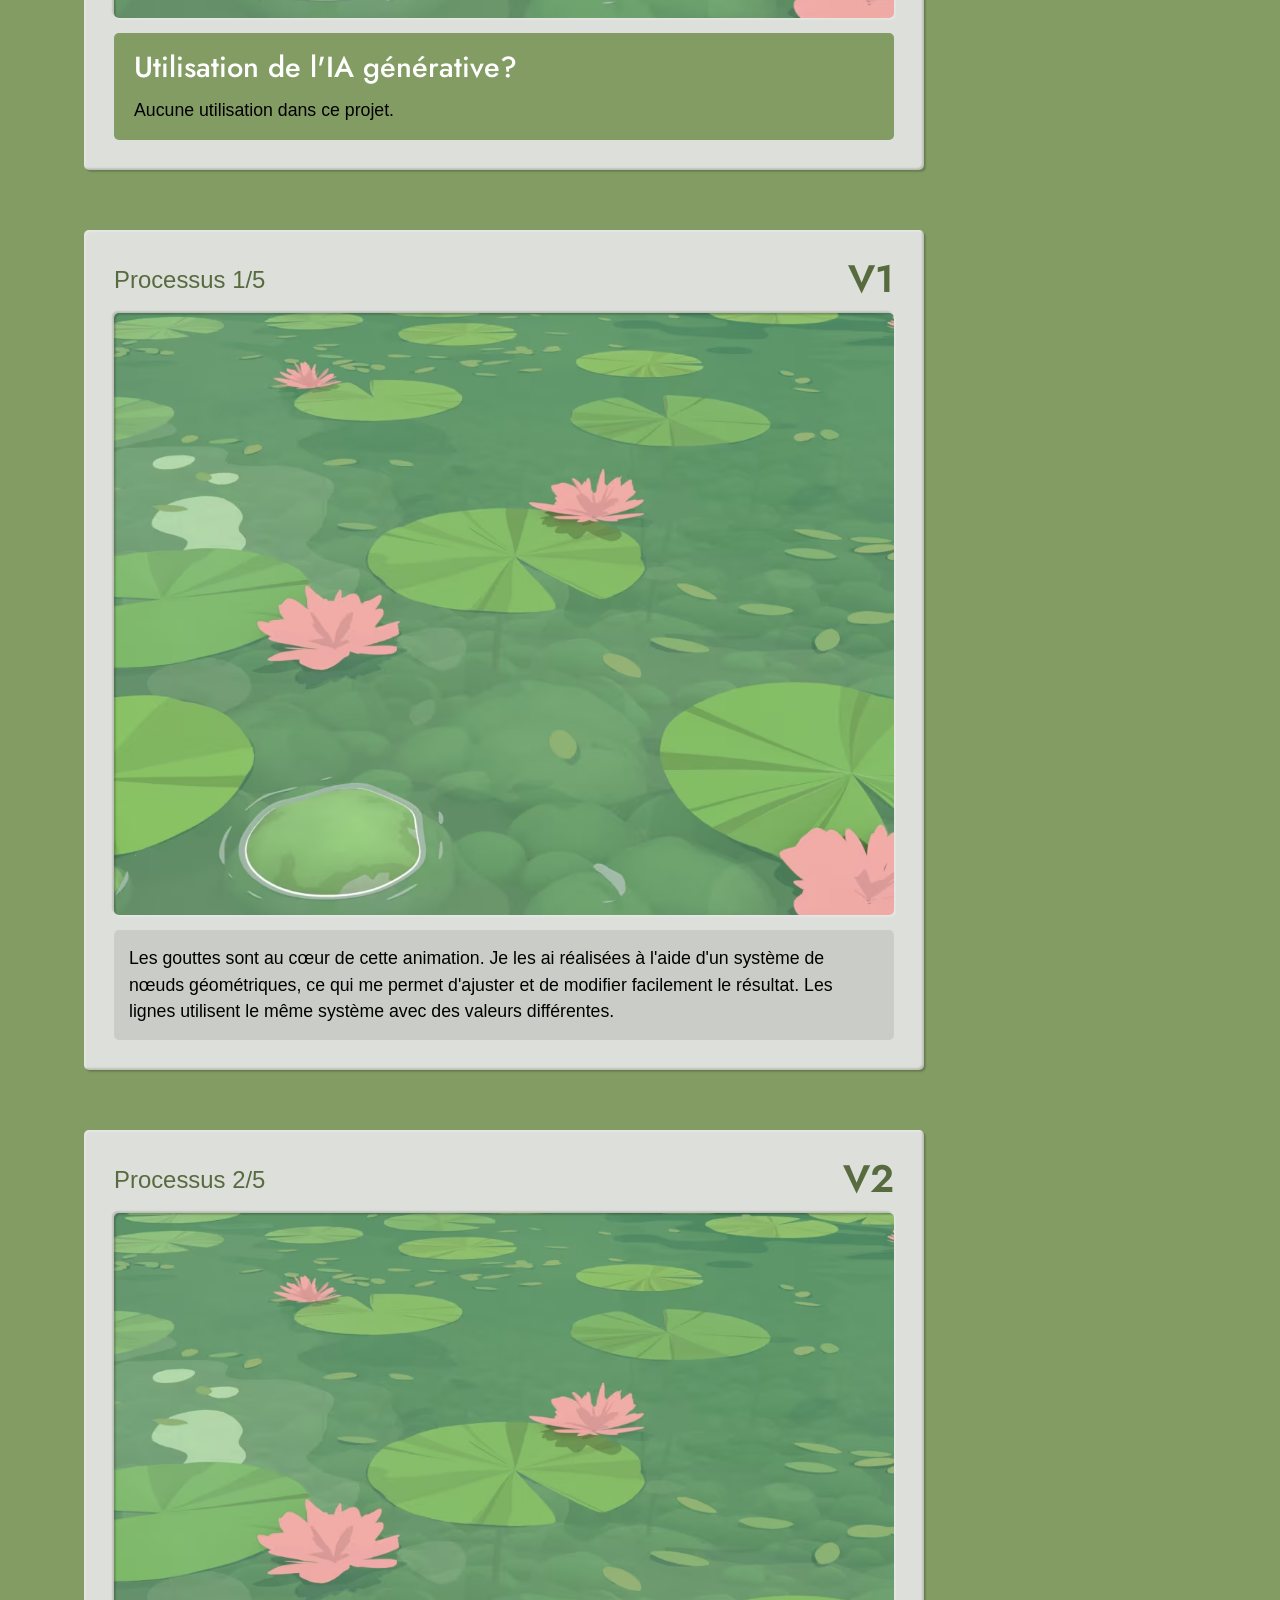
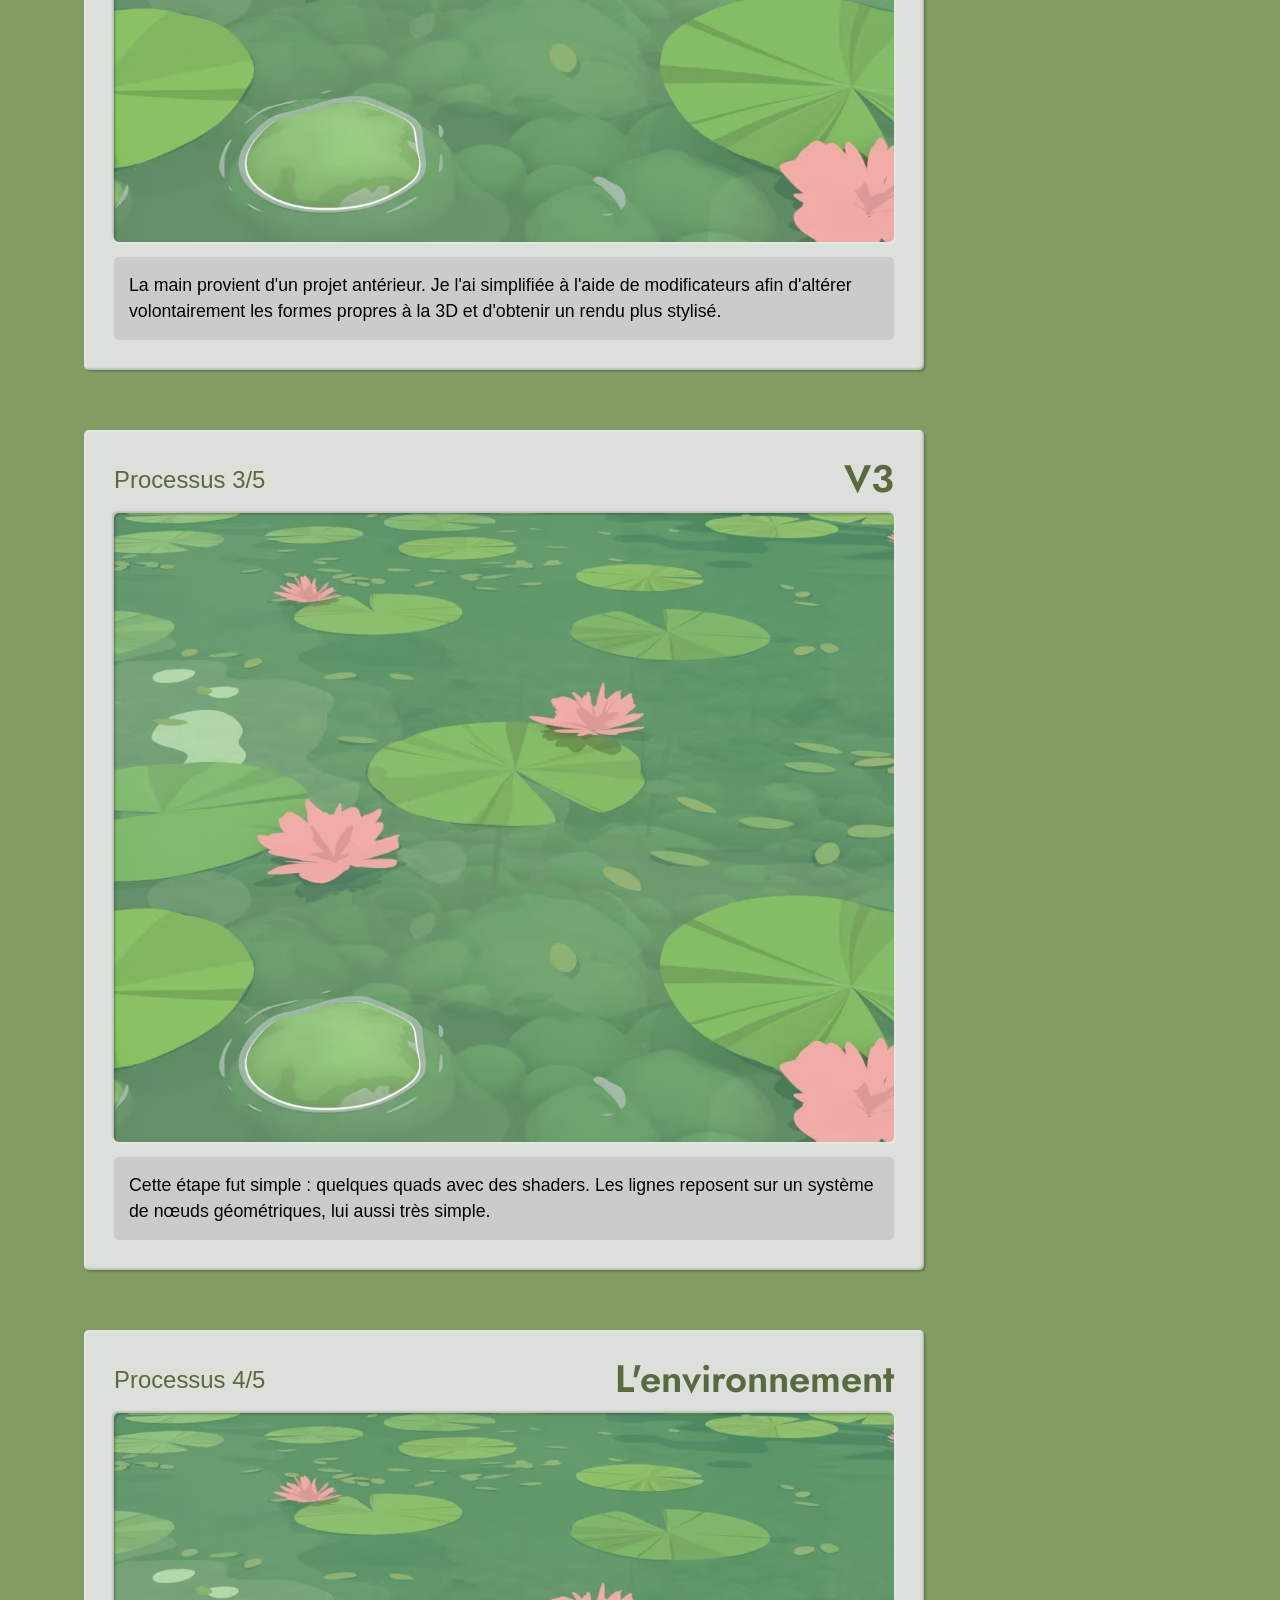
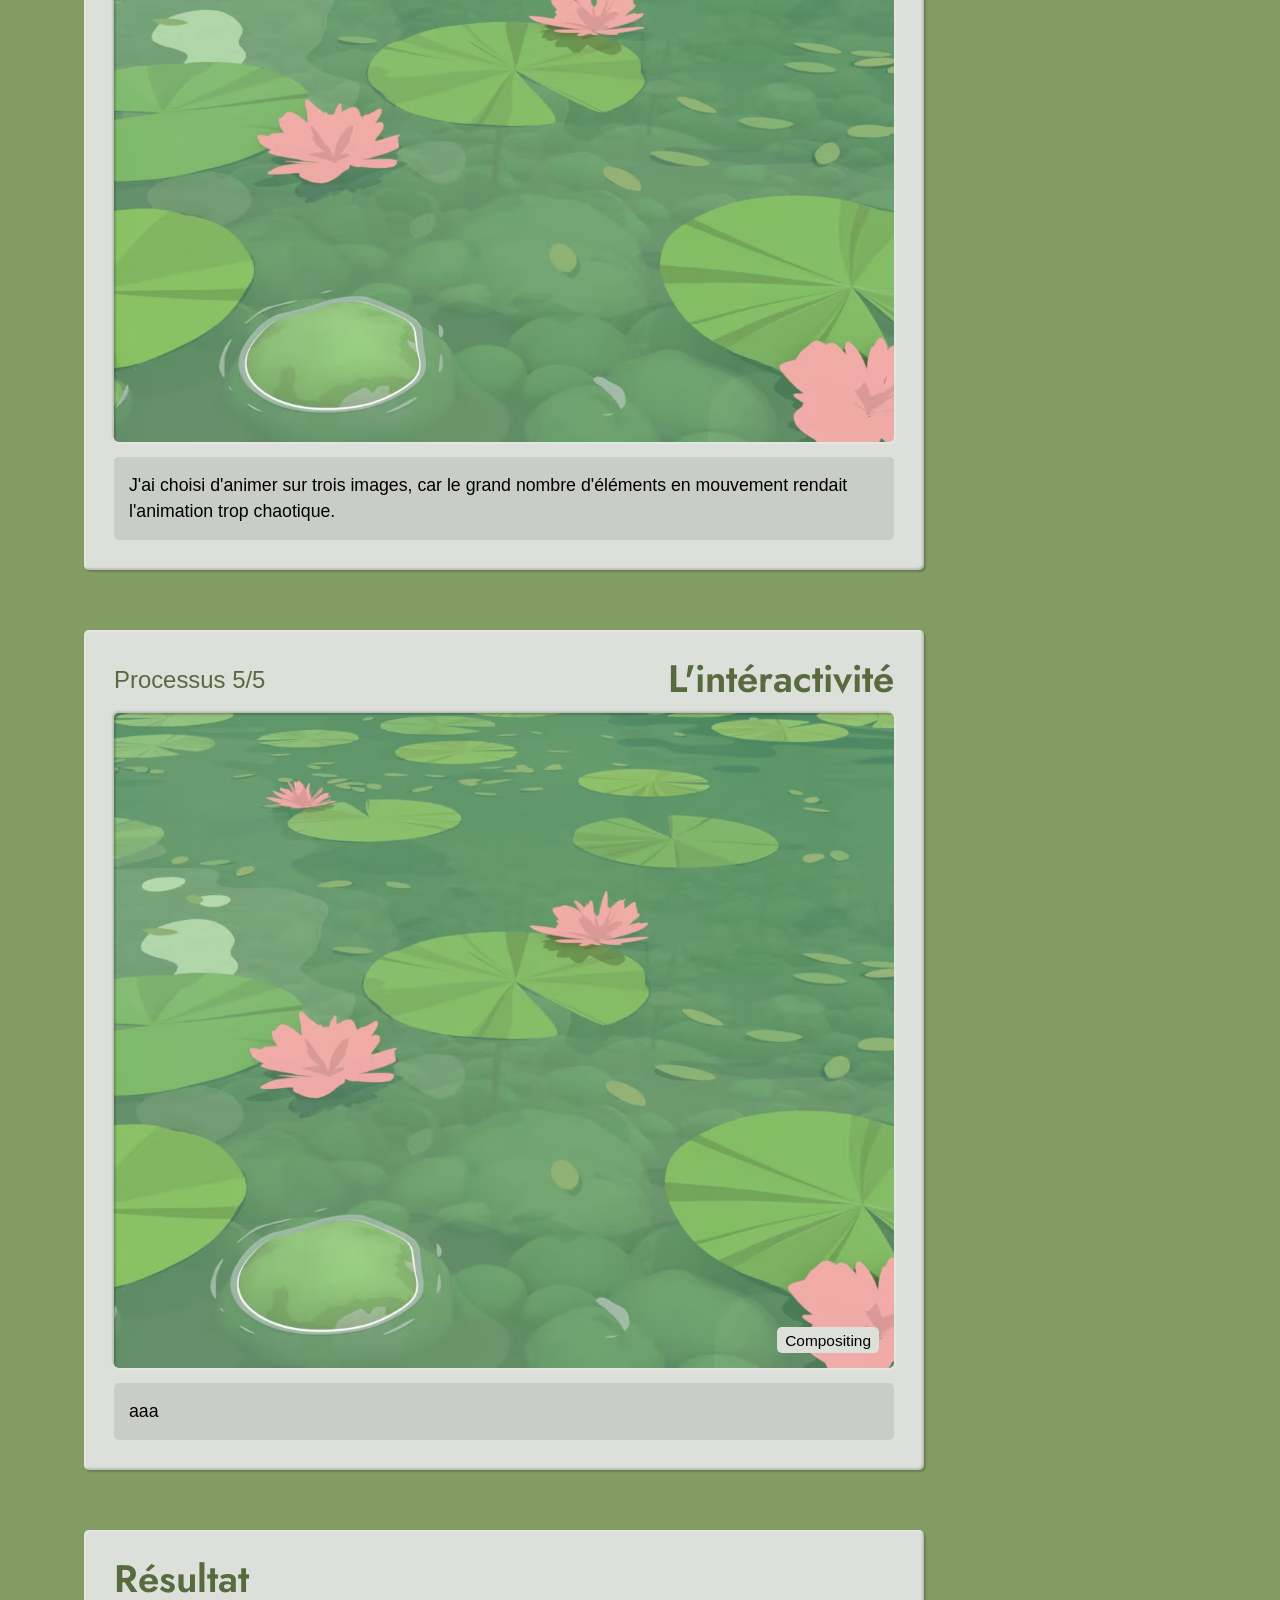
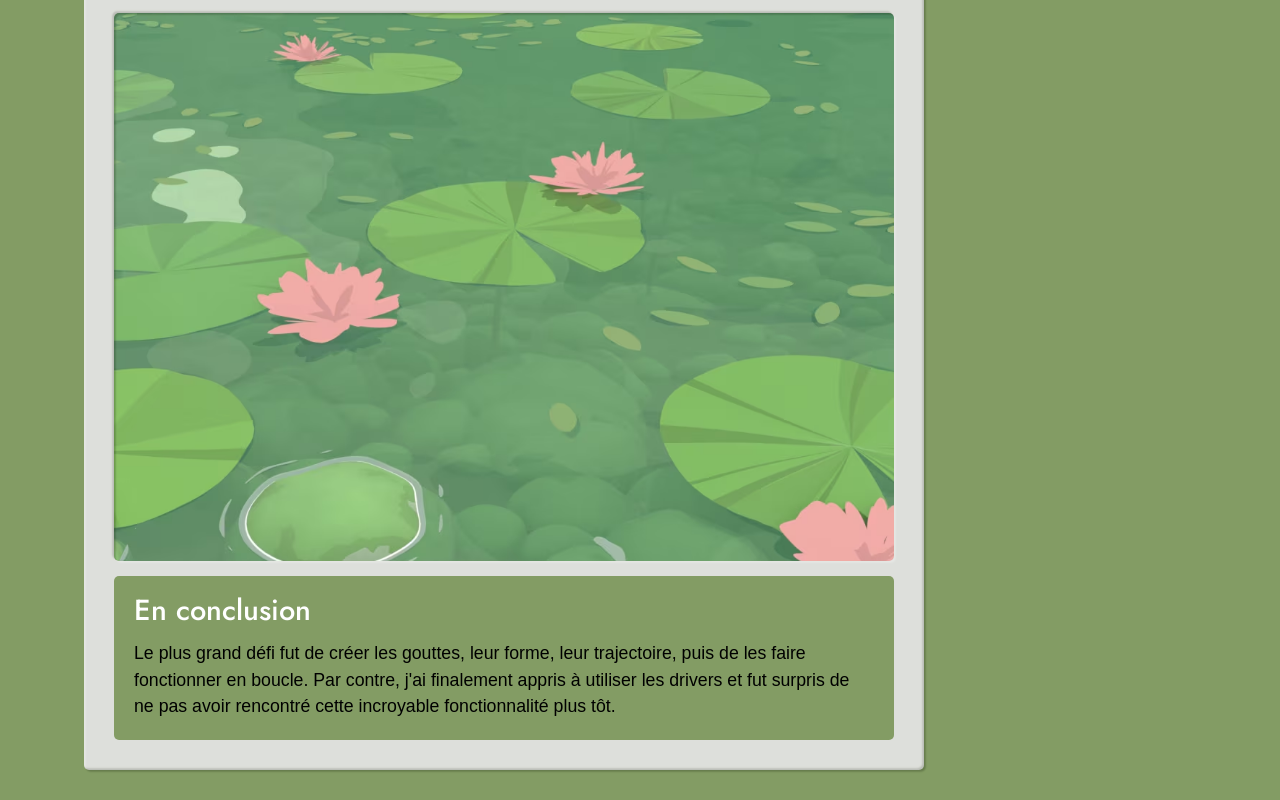
==== commit 15a8e775: "alpha" ====
--- a/01_koi.html
+++ b/01_koi.html
@@ -25,8 +25,8 @@
                 <nav class="nav__main">
                     <h3>Menu</h3>
                     <ul>
-                        <li><a href="../index.html#home" class="button">Accueil</a></li>
-                        <li><a href="../index.html#projects" class="button">Réalisations</a></li>
+                        <li><a href="./index.html#home" class="button">Accueil</a></li>
+                        <li><a href="./index.html#projects" class="button">Réalisations</a></li>
                         <li>
                             <ul class="nav__projects">
                                 <li>
@@ -62,8 +62,8 @@
                                 </li>
                             </ul>
                         </li>
-                        <li><a href="../index.html#about" class="button">Qualifications</a></li>
-                        <li><a href="../index.html#video" class="button">Profil</a></li>
+                        <li><a href="./index.html#about" class="button">Qualifications</a></li>
+                        <li><a href="./index.html#video" class="button">Profil</a></li>
                     </ul>
                 </nav>
 
--- a/styles/main.css
+++ b/styles/main.css
@@ -10,19 +10,20 @@
    COLORS / SETTINGS
    ========================================================================== */
 :root {
-  --color-white: #f6f8f1;
-  --color-black: #323531;
-  --color-primary: #667554;
-  --color-dark: #434d37;
-  --color-bg: #9aad82;
-  --color-bg-2: #cacec5;
-  --color-surface: #dddfdb;
-  --shadow-str: .2;
+  --hue: 128;
+  --color-white: oklch(1 0 0);
+  --color-black: oklch(0 0 0);
+  --color-primary: oklch(0.5 0.07 var(--hue));
+  --color-dark: oklch(0.38 0.038 var(--hue));
+  --color-bg: oklch(0.66 0.084 var(--hue));
+  --color-bg-2: oklch(0.845 0.01 var(--hue));
+  --color-surface: oklch(0.90 0.006 var(--hue));
+  --shadow-str: .24;
   --shadow-str-light: calc(var(--shadow-str) * 0.7);
-  --color-shadow: rgba(8, 20, 0, var(--shadow-str));
-  --color-shadow-light: rgba(8, 20, 0, var(--shadow-str-light));
-  --color-highlight: rgba(255, 255, 255, var(--shadow-str));
-  --color-highlight-light: rgba(255, 255, 255, var(--shadow-str-light));
+  --color-shadow: oklch(0.17 0.048 var(--hue) / var(--shadow-str));
+  --color-shadow-light: oklch(0.17 0.048 var(--hue) / var(--shadow-str-light));
+  --color-highlight: oklch(1 0 0 / var(--shadow-str));
+  --color-highlight-light: oklch(1 0 0 / var(--shadow-str-light));
 }
 
 ::-moz-selection {
@@ -417,7 +418,6 @@
   font-family: var(--font-primary);
   font-size: var(--font-size-content);
   color: var(--color-black);
-  line-height: 1.6;
   background-color: var(--color-bg);
 }
 
@@ -533,10 +533,15 @@
 
 .button.active {
   background-color: var(--color-primary);
-  color: var(--color-surface);
+  color: var(--color-white);
 }
 .button.active::before {
-  background-color: var(--color-surface);
+  background-color: var(--color-white);
+}
+
+p > a {
+  text-decoration: none;
+  color: var(--color-primary);
 }
 
 /* ==========================================================================
@@ -587,7 +592,6 @@
   min-height: 100vh;
   display: flex;
   justify-content: center;
-  gap: var(--spacing-3x);
 }
 
 .main {
@@ -617,6 +621,11 @@
   background-color: var(--color-bg-2);
 }
 
+.surface-xs {
+  padding: var(--spacing-2x) var(--spacing-3x);
+  background-color: var(--color-bg-2);
+}
+
 .subdivision {
   background-color: var(--color-bg);
   padding: var(--spacing-4x);
@@ -624,6 +633,7 @@
 }
 
 .visit {
+  pointer-events: none;
   font-size: clamp(1rem, 0.42vw + 0.88rem, 1.25rem);
   font-weight: 600;
   color: var(--color-black);
@@ -636,6 +646,7 @@
   bottom: var(--spacing-3x);
   right: var(--spacing-3x);
   line-height: 1;
+  transition: all 0.1s ease-out;
 }
 
 @media (width < 768px) {
@@ -669,6 +680,11 @@
   min-height: 0;
 }
 
+.grow-2,
+.img__container.grow-2 {
+  flex: 2;
+}
+
 .flex-space-between {
   justify-content: space-between;
   align-items: end;
@@ -682,6 +698,10 @@
     flex-direction: row;
   }
 }
+.nowrap {
+  text-wrap: nowrap;
+}
+
 header {
   order: 1;
 }
@@ -694,6 +714,19 @@
   flex-direction: column;
   gap: var(--spacing-9x);
   overflow-y: scroll;
+  padding: 0 var(--spacing-3x);
+}
+.header__content::-webkit-scrollbar-thumb {
+  background-color: blue;
+  border-radius: red;
+}
+.header__content::-webkit-scrollbar-track {
+  background-color: transparent;
+}
+.header__content::-webkit-scrollbar {
+  width: 0;
+  height: 0;
+  background-color: transparent;
 }
 
 .nav__links,
@@ -791,6 +824,7 @@
   box-shadow: var(--embossed);
   padding: 0 var(--spacing-2x);
   font-size: clamp(1rem, 0.42vw + 0.88rem, 1.25rem);
+  transition: all 0.1s ease-out;
 }
 .menu-toggle__container label:hover::after {
   cursor: pointer;
@@ -800,6 +834,9 @@
 .menu-toggle__container input:checked + label::after {
   content: "Fermer";
   box-shadow: var(--debossed);
+}
+.menu-toggle__container input:checked + label:hover::after {
+  box-shadow: var(--embossed);
 }
 
 @media (width < 1024px) {
@@ -856,13 +893,12 @@
 .nav__projects p {
   display: flex;
   align-items: center;
-  overflow: hidden;
   font-size: 0.88rem;
   background-color: var(--color-surface);
   border-radius: var(--border-radius);
   width: 100%;
   height: 100%;
-  padding: var(--spacing-1x-5);
+  padding: 0 var(--spacing-1x-5);
 }
 .nav__projects p:hover {
   background-color: var(--color-white);
@@ -870,7 +906,7 @@
 }
 .nav__projects a.active p {
   background-color: var(--color-primary);
-  color: var(--color-surface);
+  color: var(--color-white);
 }
 
 .img__container {
@@ -901,7 +937,7 @@
   font-size: clamp(0.75rem, 0.42vw + 0.63rem, 1rem);
   bottom: var(--spacing-3x);
   right: var(--spacing-3x);
-  padding: 0 var(--spacing-1x-5);
+  padding: 2px var(--spacing-1x-5) 1px;
   background-color: var(--color-surface);
   border-radius: var(--border-radius);
 }
@@ -1016,6 +1052,10 @@
 }
 .contact > div:first-of-type {
   flex-grow: 1;
+}
+
+.video {
+  border-radius: var(--border-radius);
 }
 
 :root {
@@ -1038,13 +1078,6 @@
       var(--bbb) var(--bbb) var(--aaa) 0 var(--color-shadow-light),
       var(--aaa) var(--aaa) var(--aaa) 0 var(--color-highlight),
       inset var(--aaa) var(--aaa) var(--aaa) 0 var(--color-shadow);
-  --debossed-sharp:
-      inset var(--dbb) var(--dbb) var(--daa) 0 var(--color-highlight),
-      inset var(--daa) var(--daa) var(--daa) 0 transparent,
-      var(--aaa) var(--aaa) var(--aaa) 0 transparent,
-      var(--bbb) var(--bbb) var(--aaa) 0 transparent,
-      var(--aaa) var(--aaa) var(--aaa) 0 transparent,
-      inset var(--daa) var(--daa) var(--daa) 0 var(--color-shadow);
 }
 
 .subdivision,
@@ -1088,14 +1121,12 @@
 
 .button,
 .embossed,
-.debossed,
-.img__container {
+.debossed {
   position: relative;
 }
 .button::after,
 .embossed::after,
-.debossed::after,
-.img__container::after {
+.debossed::after {
   content: "";
   position: absolute;
   inset: 0;
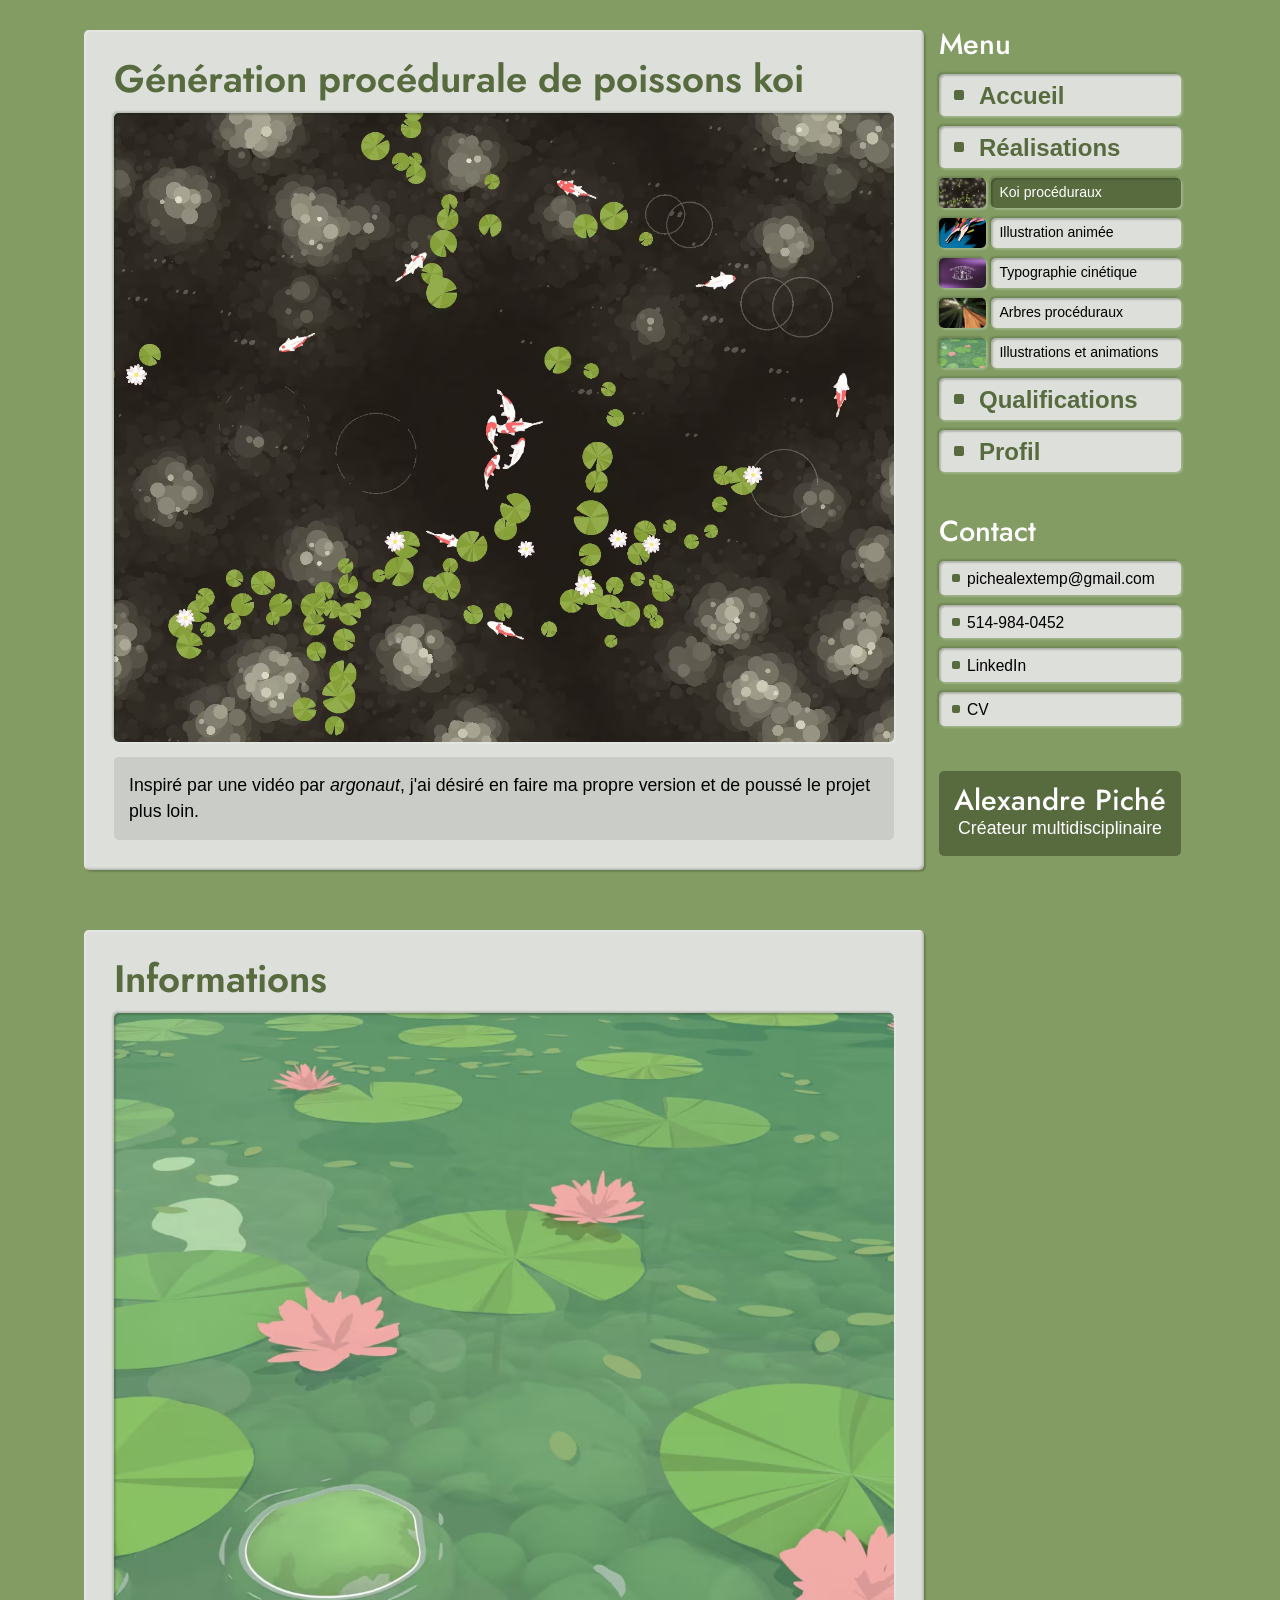
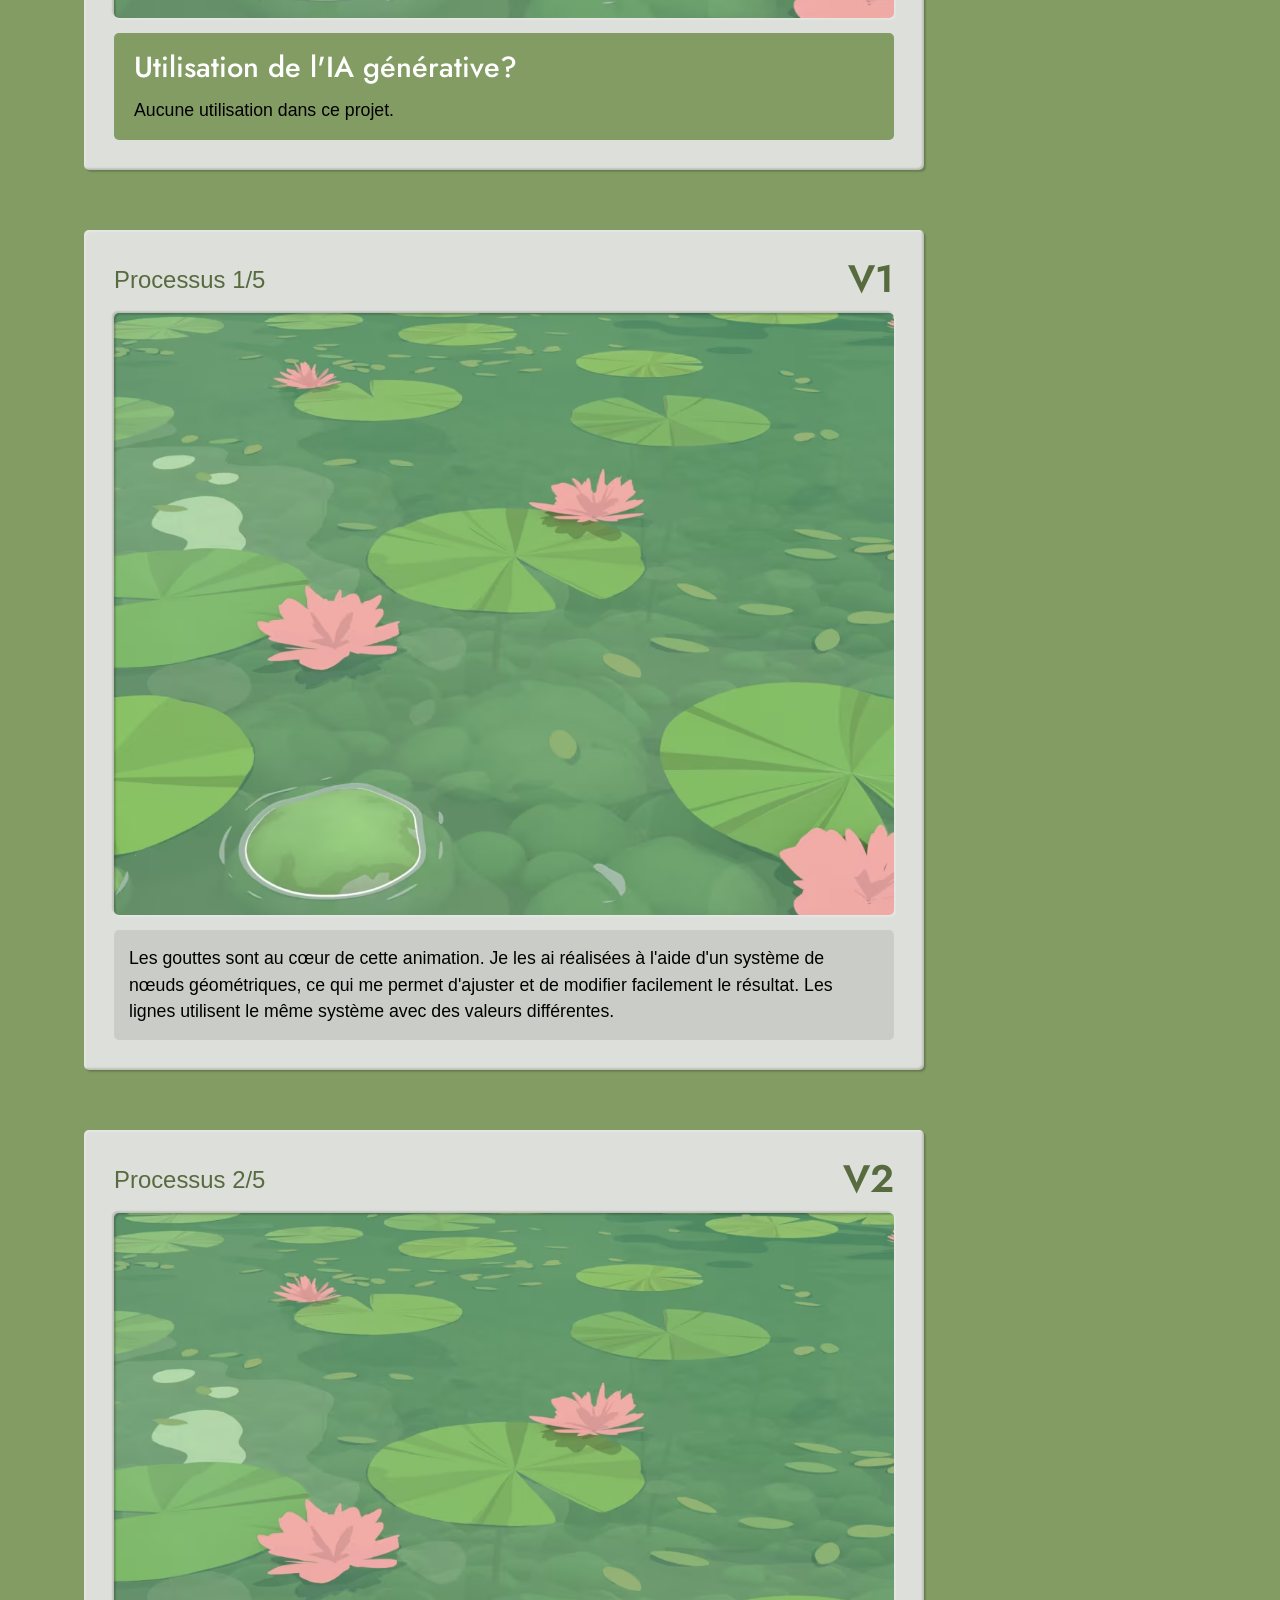
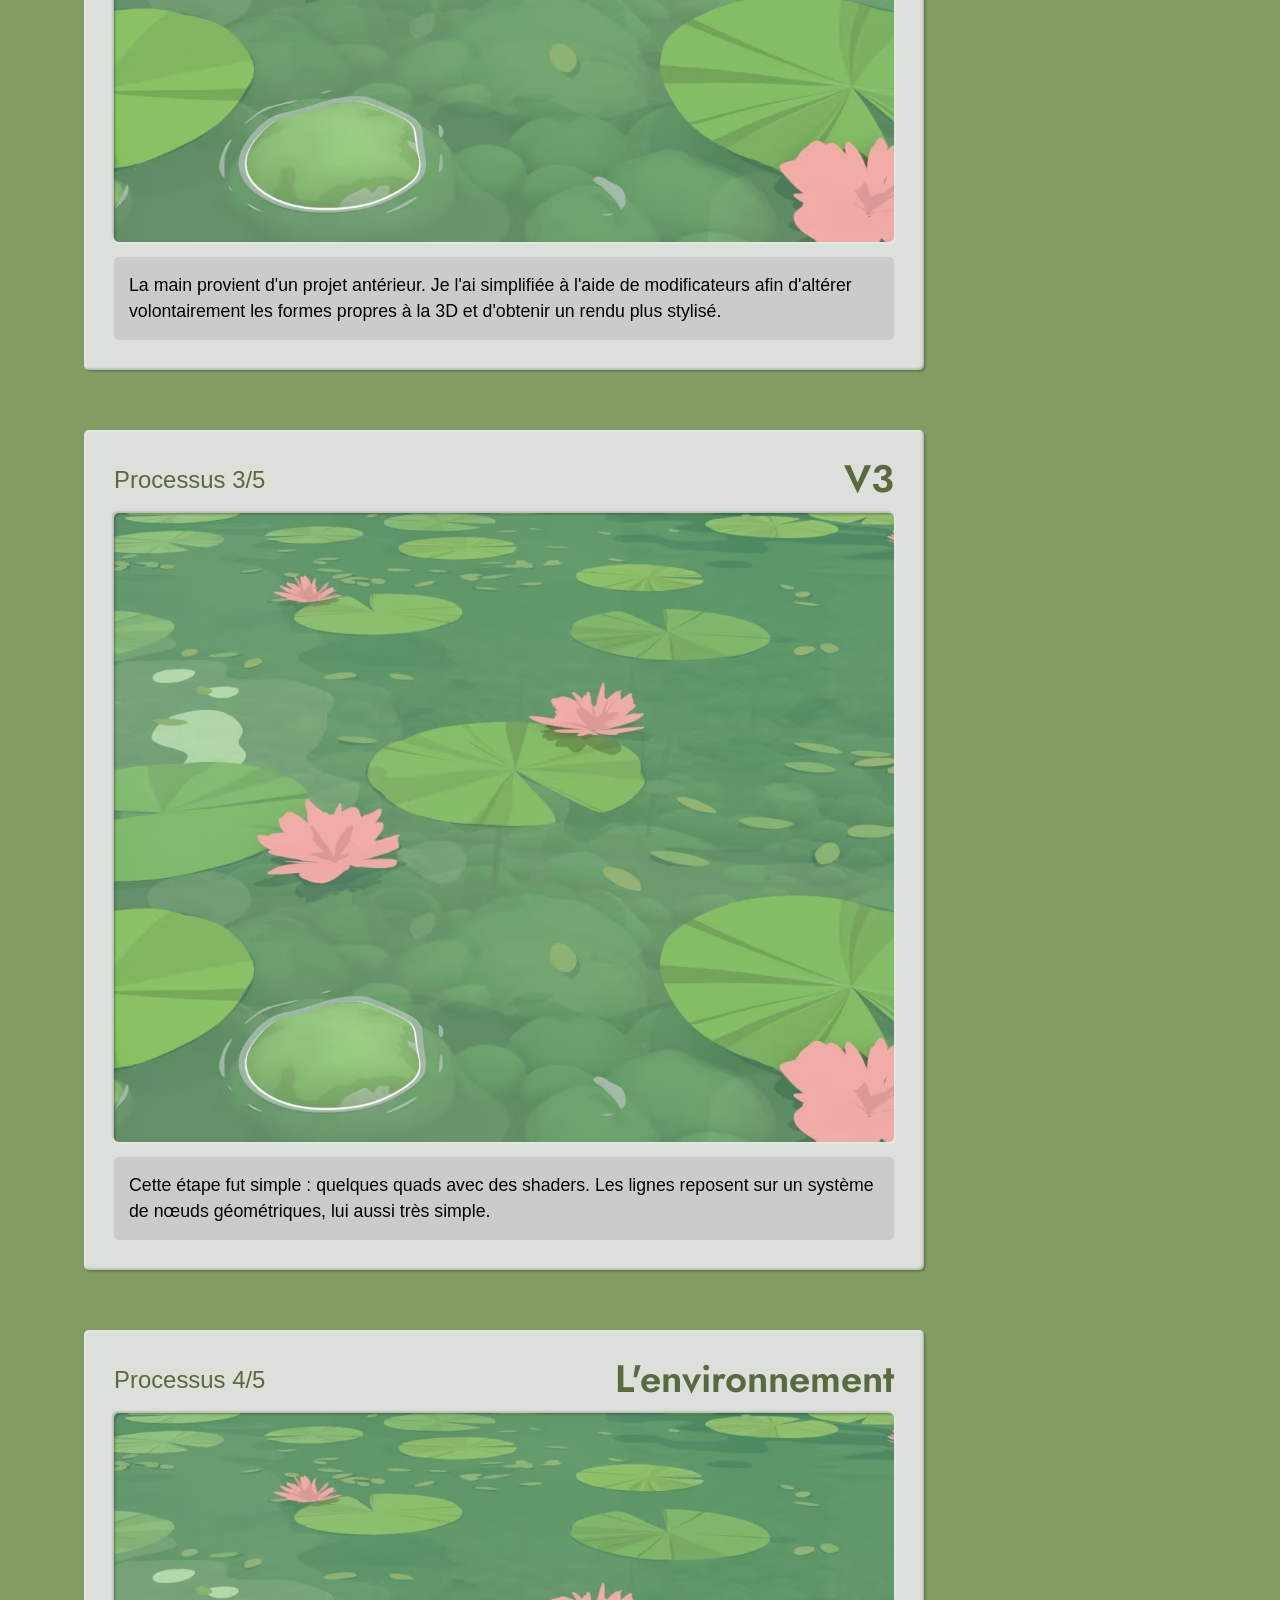
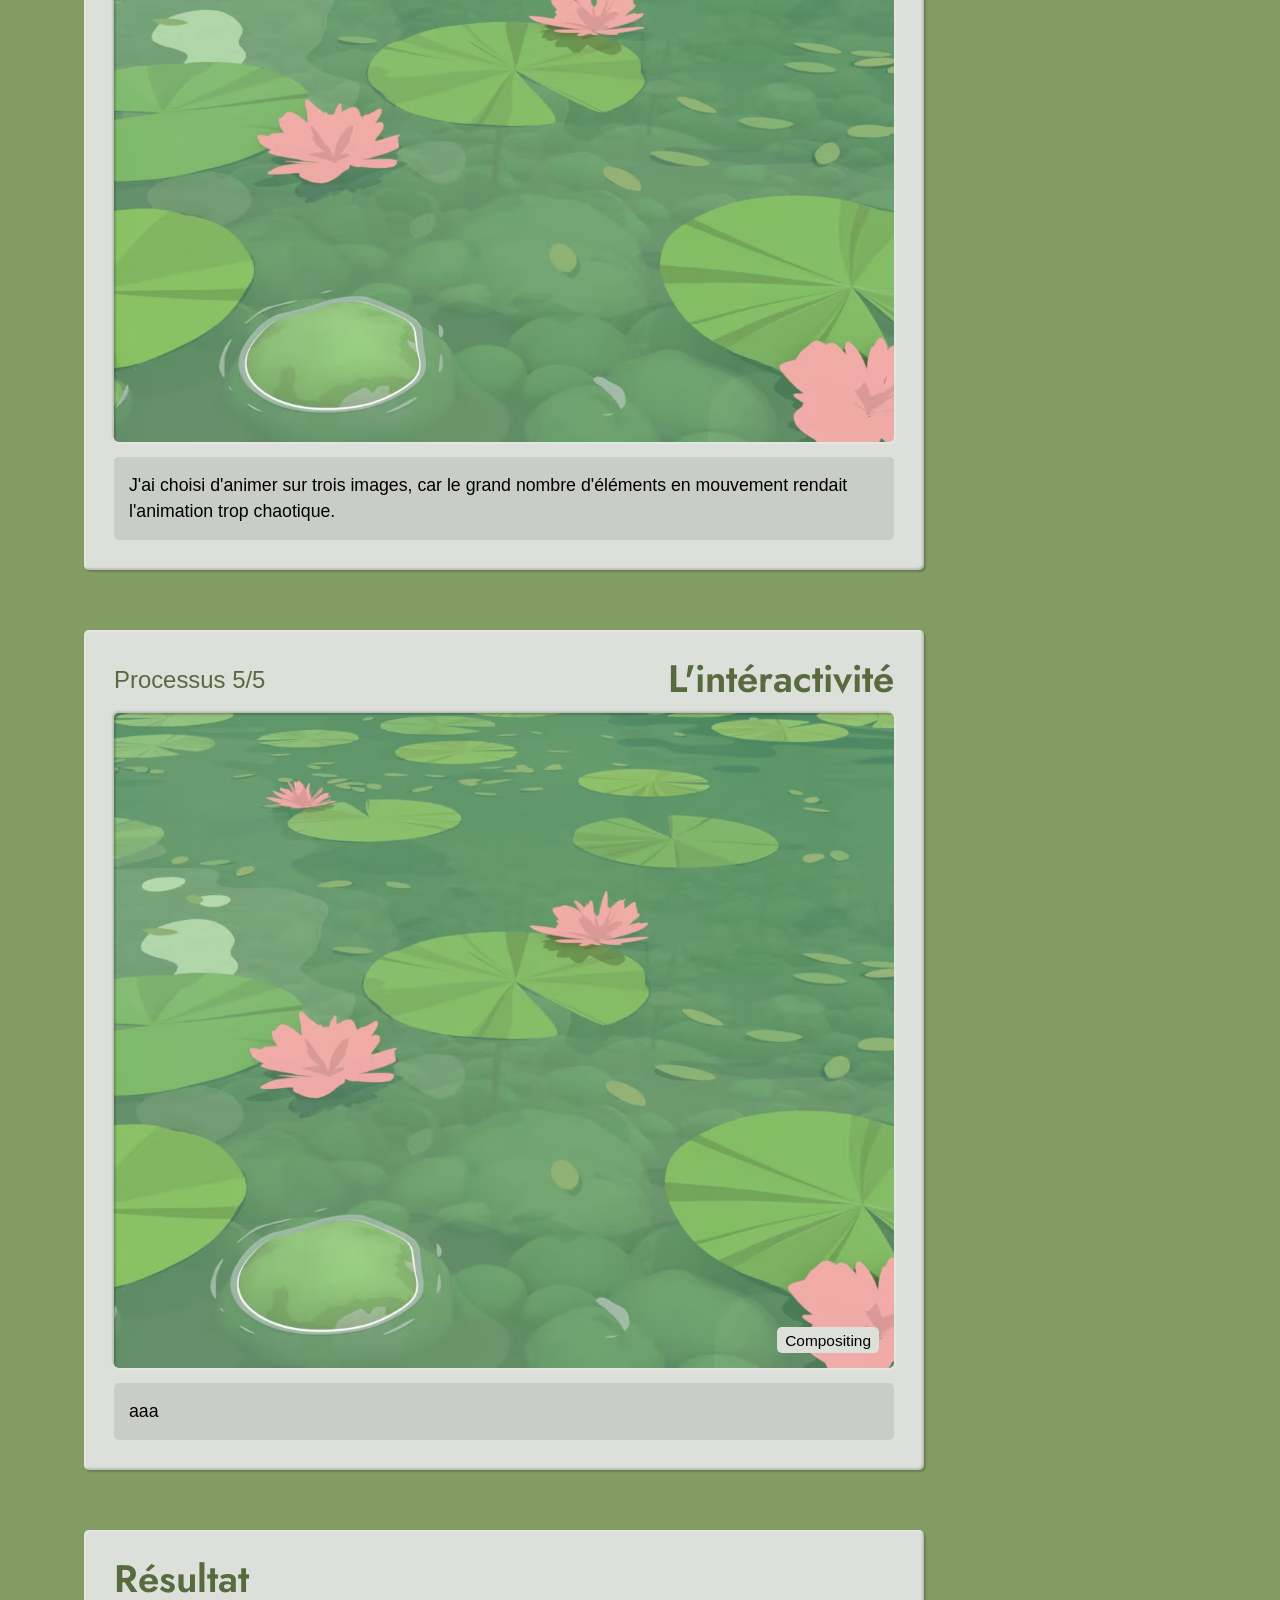
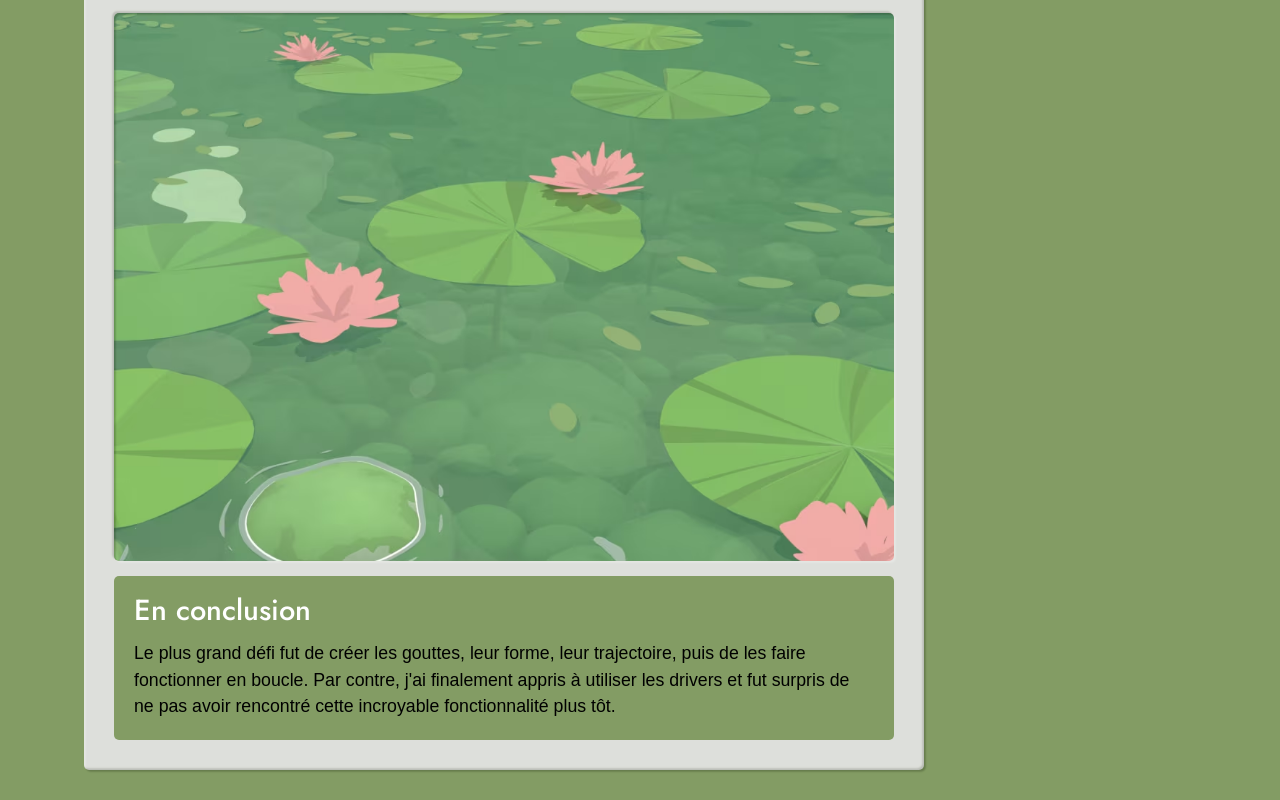
==== commit 096659c2: "update header" ====
--- a/01_koi.html
+++ b/01_koi.html
@@ -30,33 +30,33 @@
                         <li>
                             <ul class="nav__projects">
                                 <li>
-                                    <a href="../01_koi.html" title="Génération procédurale de poissons koi">
-                                        <div class="img__container debossed"> <img src="../assets/images/koi.avif" alt="Koi"></div>
+                                    <a href="./01_koi.html" title="Génération procédurale de poissons koi">
+                                        <div class="img__container debossed"> <img src="./assets/images/koi.avif" alt="Koi"></div>
                                         <p class="debossed">Koi procéduraux</p>
                                     </a>
                                 </li>
                                 <li>
-                                    <a href="../02_hand.html" title="Reproduction et animation d'une illustration">
-                                        <div class="img__container debossed"> <img src="../assets/images/hand.avif" alt="Koi"></div>
+                                    <a href="./02_hand.html" title="Reproduction et animation d'une illustration">
+                                        <div class="img__container debossed"> <img src="./assets/images/hand.avif" alt="Koi"></div>
                                         <p class="debossed">Illustration animée</p>
                                     </a>
                                 </li>
                                 <li>
-                                    <a href="../03_typo.html" title="Typographie cinétique">
-                                        <div class="img__container debossed"> <img src="../assets/images/kinetic_typography.avif" alt="Koi">
+                                    <a href="./03_typo.html" title="Typographie cinétique">
+                                        <div class="img__container debossed"> <img src="./assets/images/kinetic_typography.avif" alt="Koi">
                                         </div>
                                         <p class="debossed">Typographie cinétique</p>
                                     </a>
                                 </li>
                                 <li>
                                     <a href="#" title="Génération procédurale d'arbres">
-                                        <div class="img__container debossed"> <img src="../assets/images/forest.avif" alt="Koi"></div>
+                                        <div class="img__container debossed"> <img src="./assets/images/forest.avif" alt="Koi"></div>
                                         <p class="debossed">Arbres procéduraux</p>
                                     </a>
                                 </li>
                                 <li>
                                     <a href="#" title="Collection d'illustrations et animations">
-                                        <div class="img__container debossed"> <img src="../assets/images/lilypads.avif" alt="Koi"></div>
+                                        <div class="img__container debossed"> <img src="./assets/images/lilypads.avif" alt="Koi"></div>
                                         <p class="debossed">Illustrations et animations</p>
                                     </a>
                                 </li>
